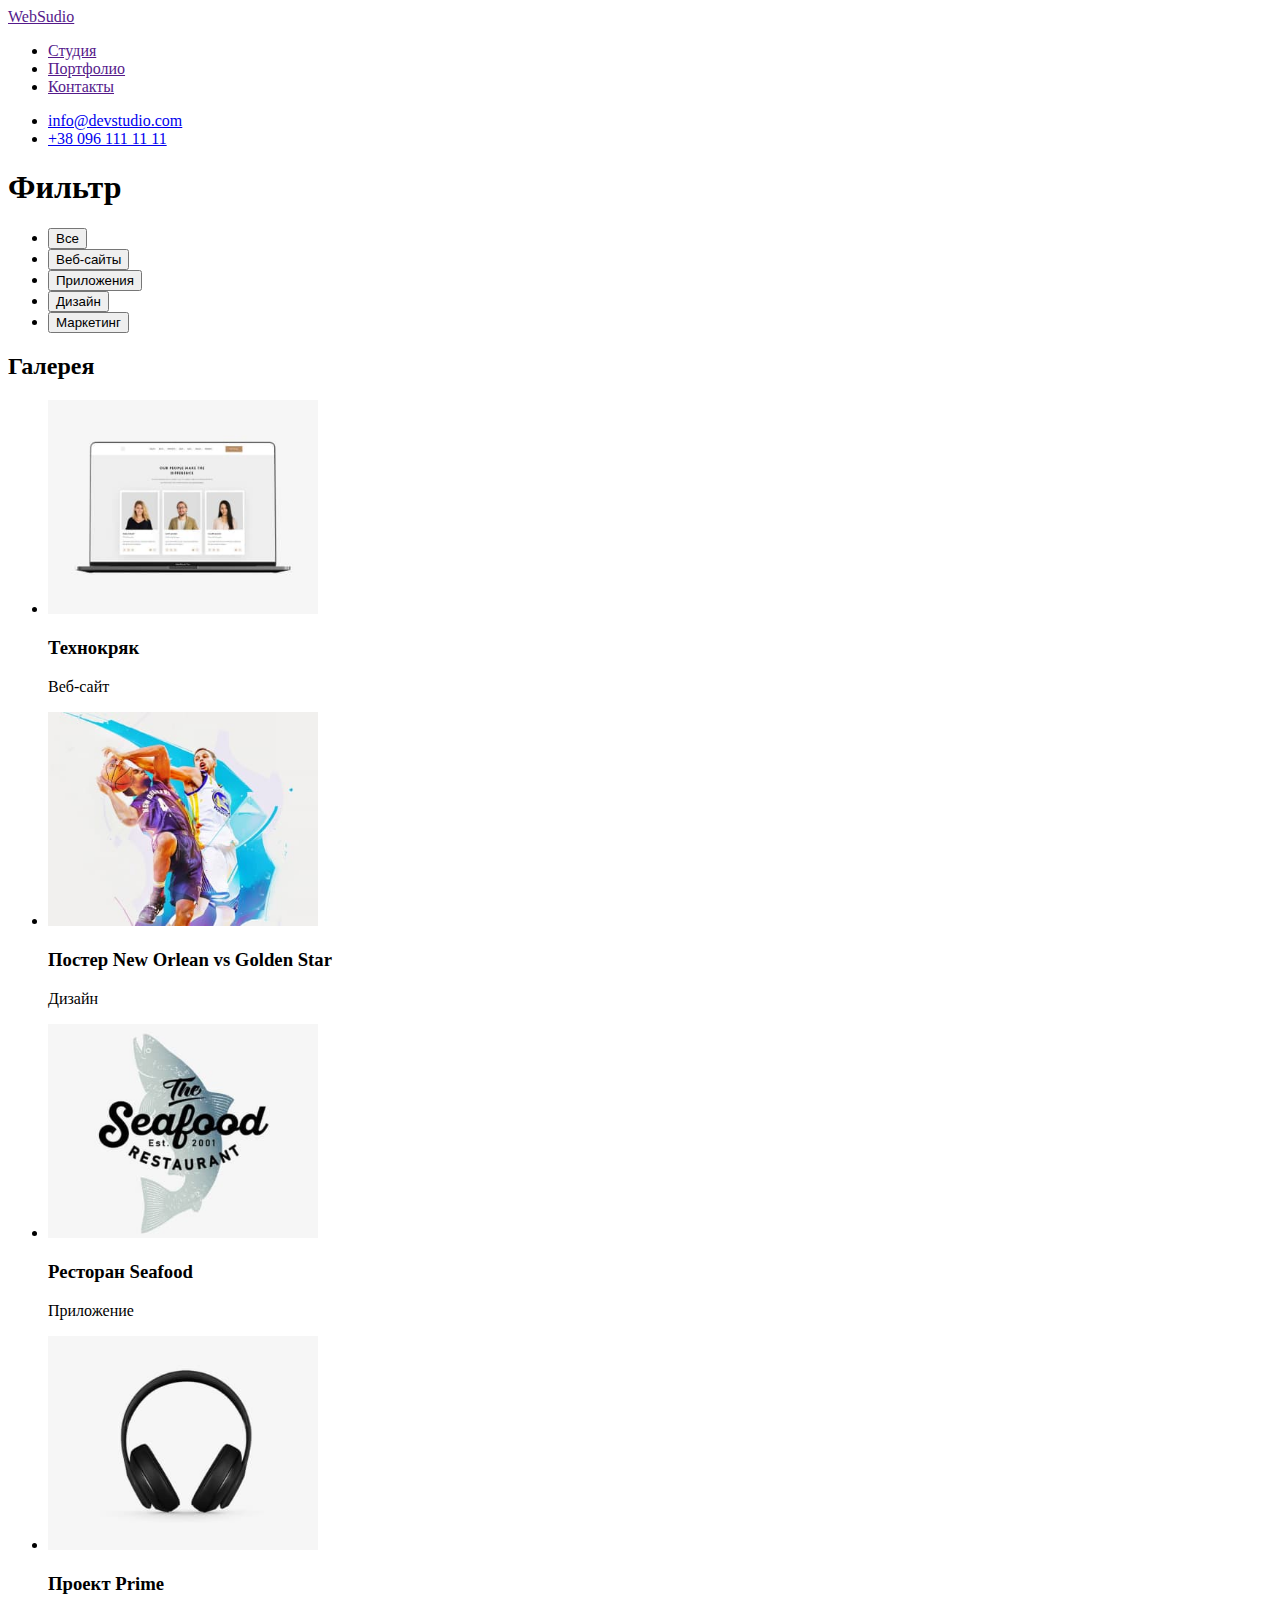
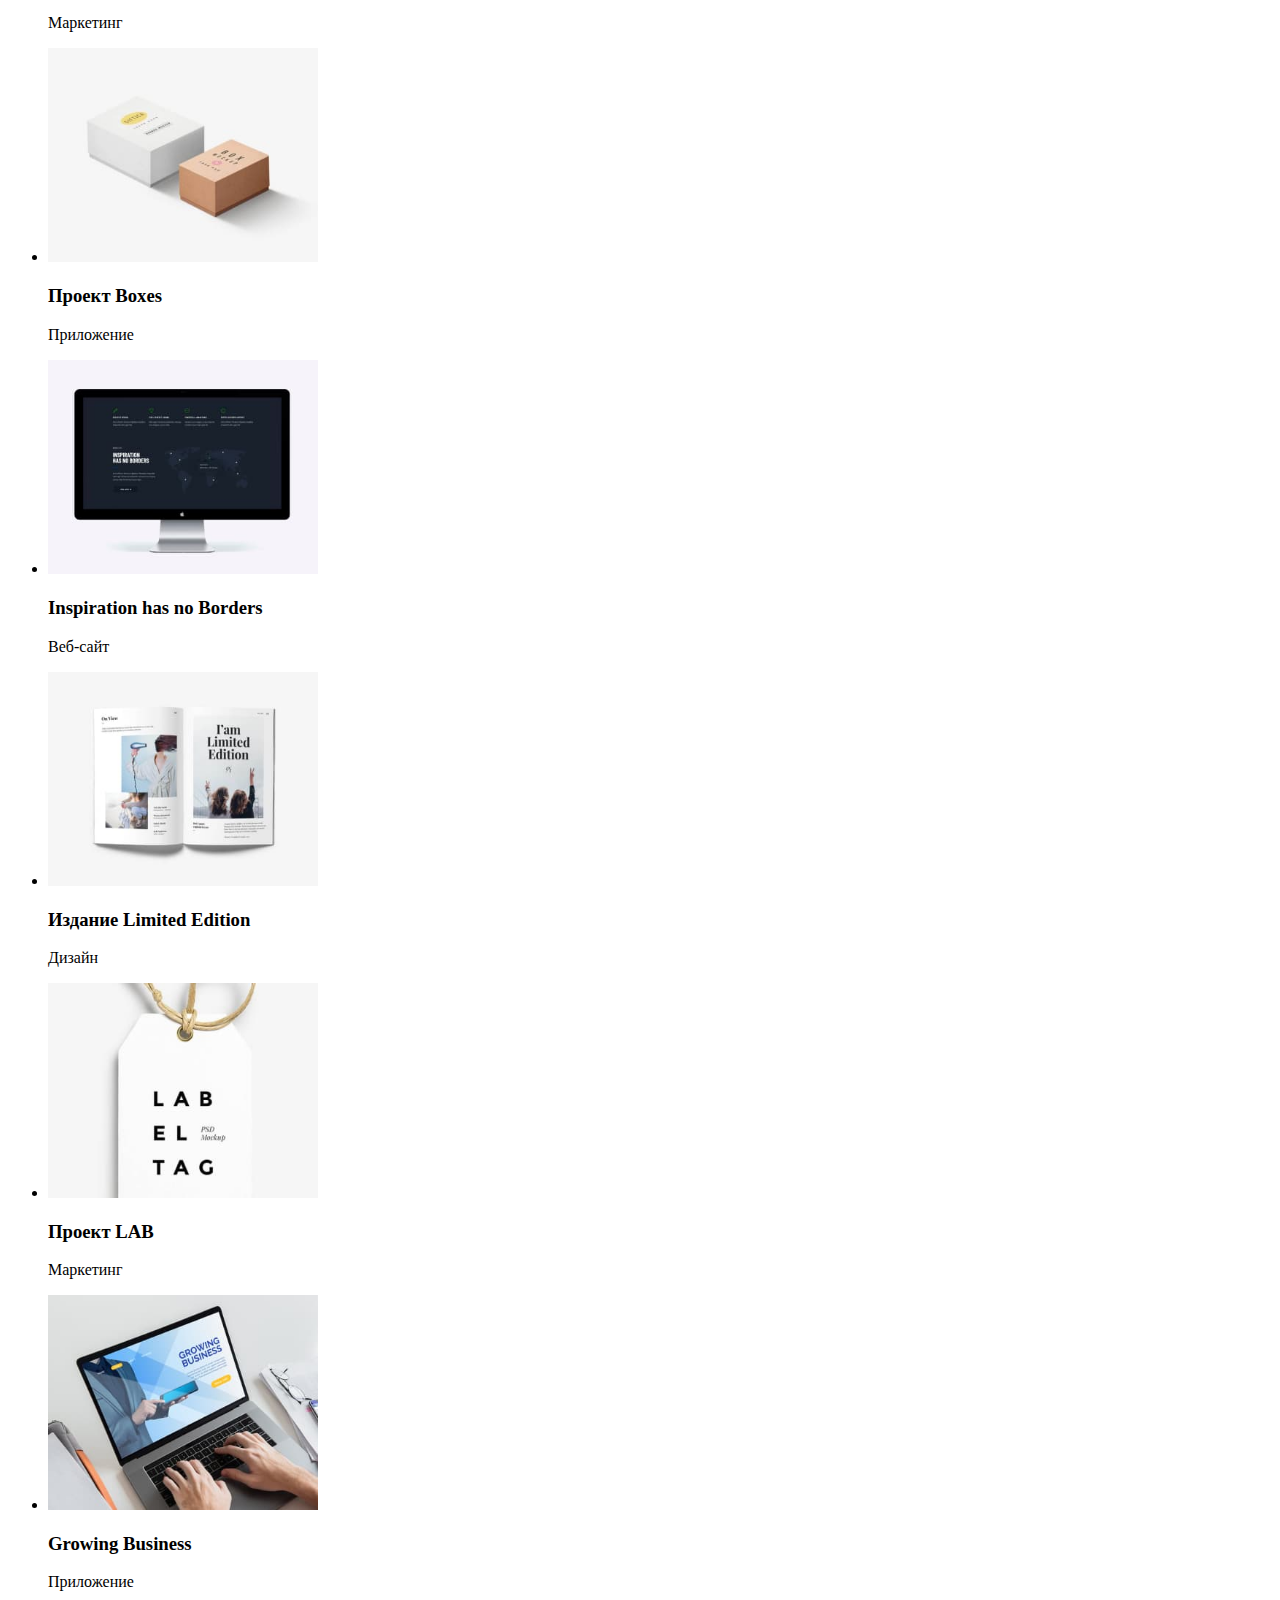
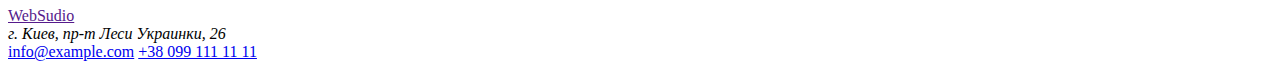
==== portfolio.html @ a8fd03c6 "created portfolio html" ====
<!DOCTYPE html>
<html lang="ru">
<head>
    <meta charset="UTF-8">
    <meta http-equiv="X-UA-Compatible" content="IE=edge">
    <meta name="viewport" content="width=device-width, initial-scale=1.0">
    <title>Document</title>
</head>
<body>
    <header>
        <nav>
        <a href="" >
            WebSudio
        </a>       
        <ul>
            <li><a href="">Студия</a></li>
            <li><a href="">Портфолио</a></li>
            <li><a href="">Контакты</a></li>
        </ul>
    </nav>
        <ul>
            <li><a href="mailto:info@devstudio.com">info@devstudio.com</a></li>
            <li><a href="tel:+380961111111">+38 096 111 11 11</a></li>
        </ul>
    </header>
    <main>
   <div>
       <!--скрытый заговоловок-->
       <h1>Фильтр</h1>
        <ul>
            <li>
                <button type="button">Все</button>
            </li>
            <li>
                <button type="button">Веб-сайты</button>
            </li>
            <li>
                <button type="button">Приложения</button>
            </li>
            <li>
                <button type="button">Дизайн</button>
            </li>
            <li>
                <button type="button">Маркетинг</button>
            </li>
        </ul>
    </div>
    
<!--GALERY-->
<!--скрытый заговоловок-->
<h2>Галерея</h2>
<section>
    <ul>
        <li>
            <img src="./images/img7.jpg" alt="Веб-сайт" width="270">
            <h3>Технокряк</h3>
            <p>Веб-сайт</p>
        </li>
        <li>
           <img src="./images/img8.jpg" alt="Дизайн" width="270"> 
           <h3>Постер New Orlean vs Golden Star</h3>
           <p>Дизайн</p>
           <li>
               <img src="./images/img9.jpg" alt="Приложение" width="270">
               <h3>Ресторан Seafood</h3>
               <p>Приложение</p>
           </li>
           <li>
            <img src="./images/img10.jpg" alt="Маркетинг" width="270">
            <h3>Проект Prime</h3>
            <p>Маркетинг</p>
        </li>
        <li>
            <img src="./images/img11.jpg" alt="Приложение" width="270">
            <h3>Проект Boxes</h3>
            <p>Приложение</p>
        </li>
        <li>
            <img src="./images/img12.jpg" alt="Веб-сайт" width="270">
            <h3>Inspiration has no Borders</h3>
            <p>Веб-сайт</p>
        </li>
        <li>
            <img src="./images/img13.jpg" alt="Дизайн" width="270">
            <h3>Издание Limited Edition</h3>
            <p>Дизайн</p>
        </li>
        <li>
            <img src="./images/img14.jpg" alt="Маркетинг" width="270">
            <h3>Проект LAB</h3>
            <p>Маркетинг</p>
        </li>
        <li>
            <img src="./images/img15.jpg" alt="Приложение" width="270">
            <h3>Growing Business</h3>
            <p>Приложение</p>
        </li>

    </ul>
</section>
</main>
<!--footer-->
<footer>
    <a href="" >
        WebSudio
    </a>     
    <address>г. Киев, пр-т Леси Украинки, 26</address> 
    <a href="mailto:info@example.com ">info@example.com</a>
    <a href="tel:+380991111111">+38 099 111 11 11</a>
</footer>
</body>
</html>
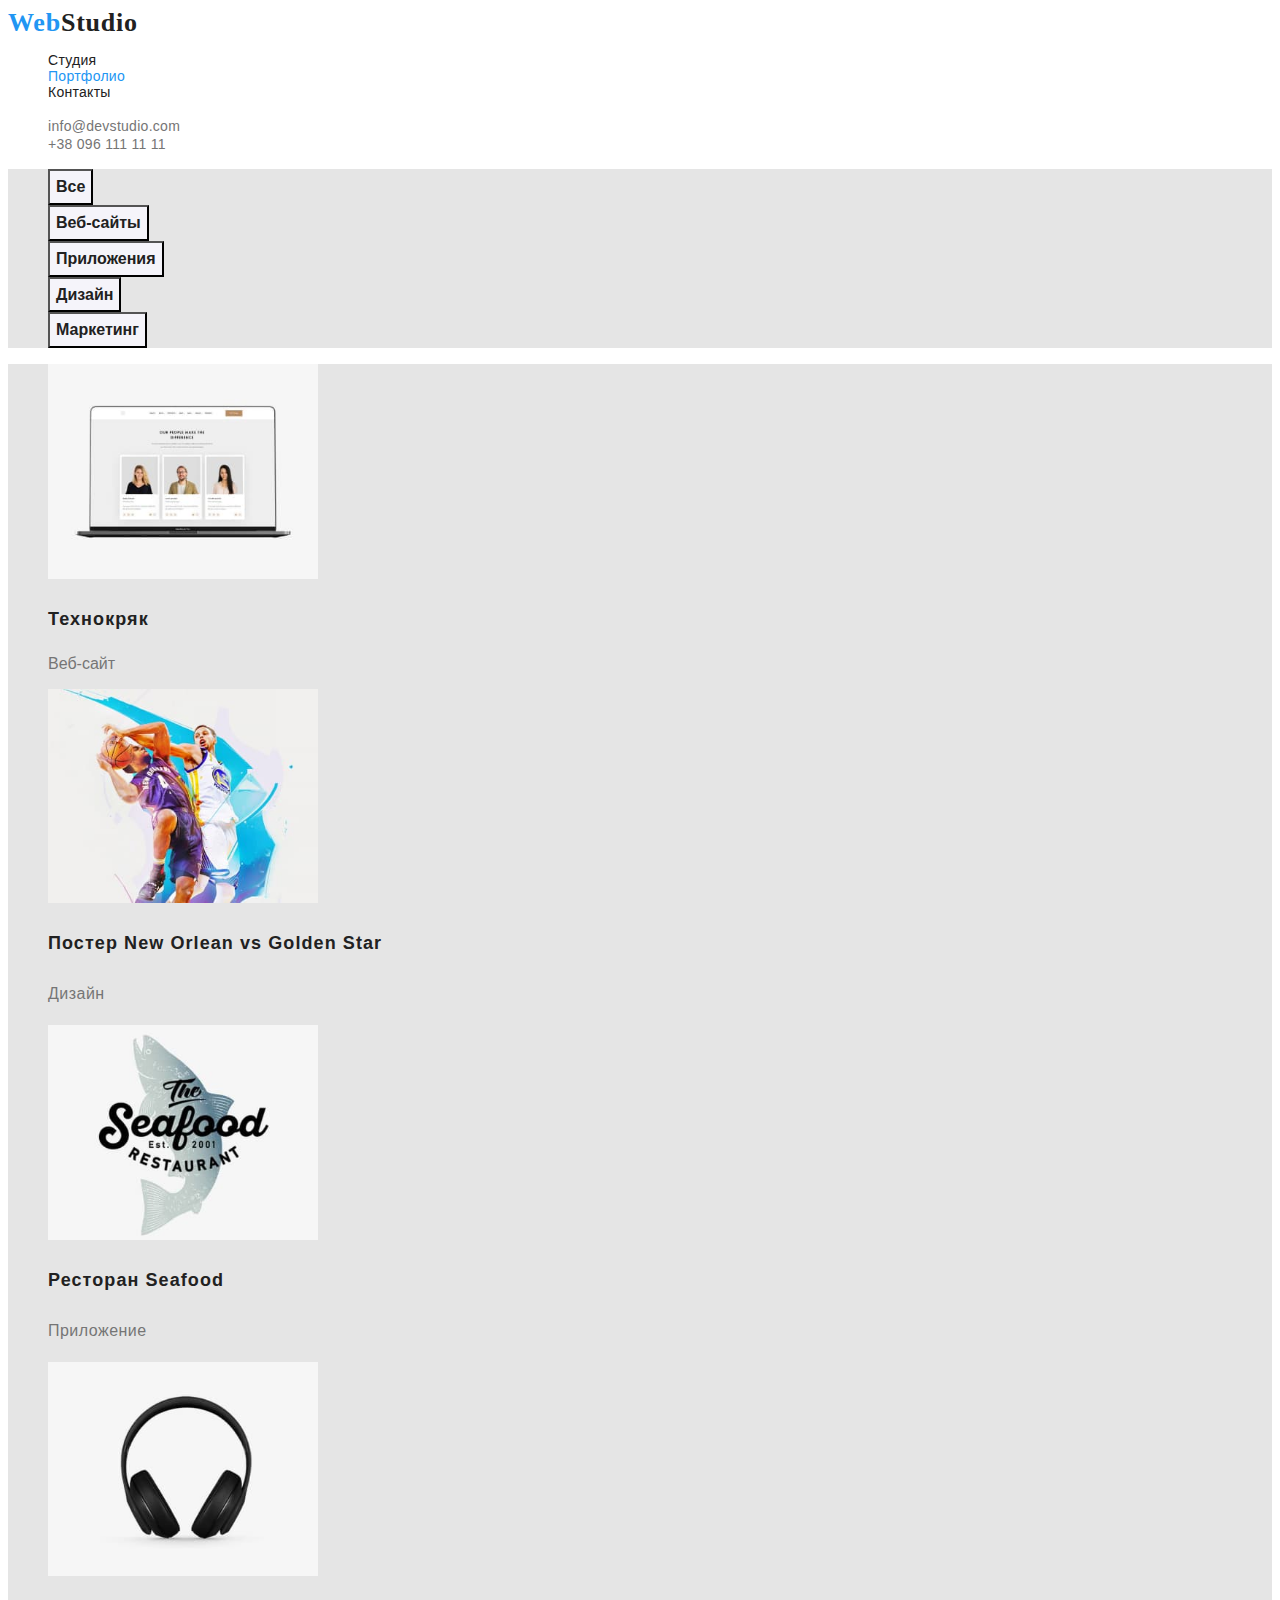
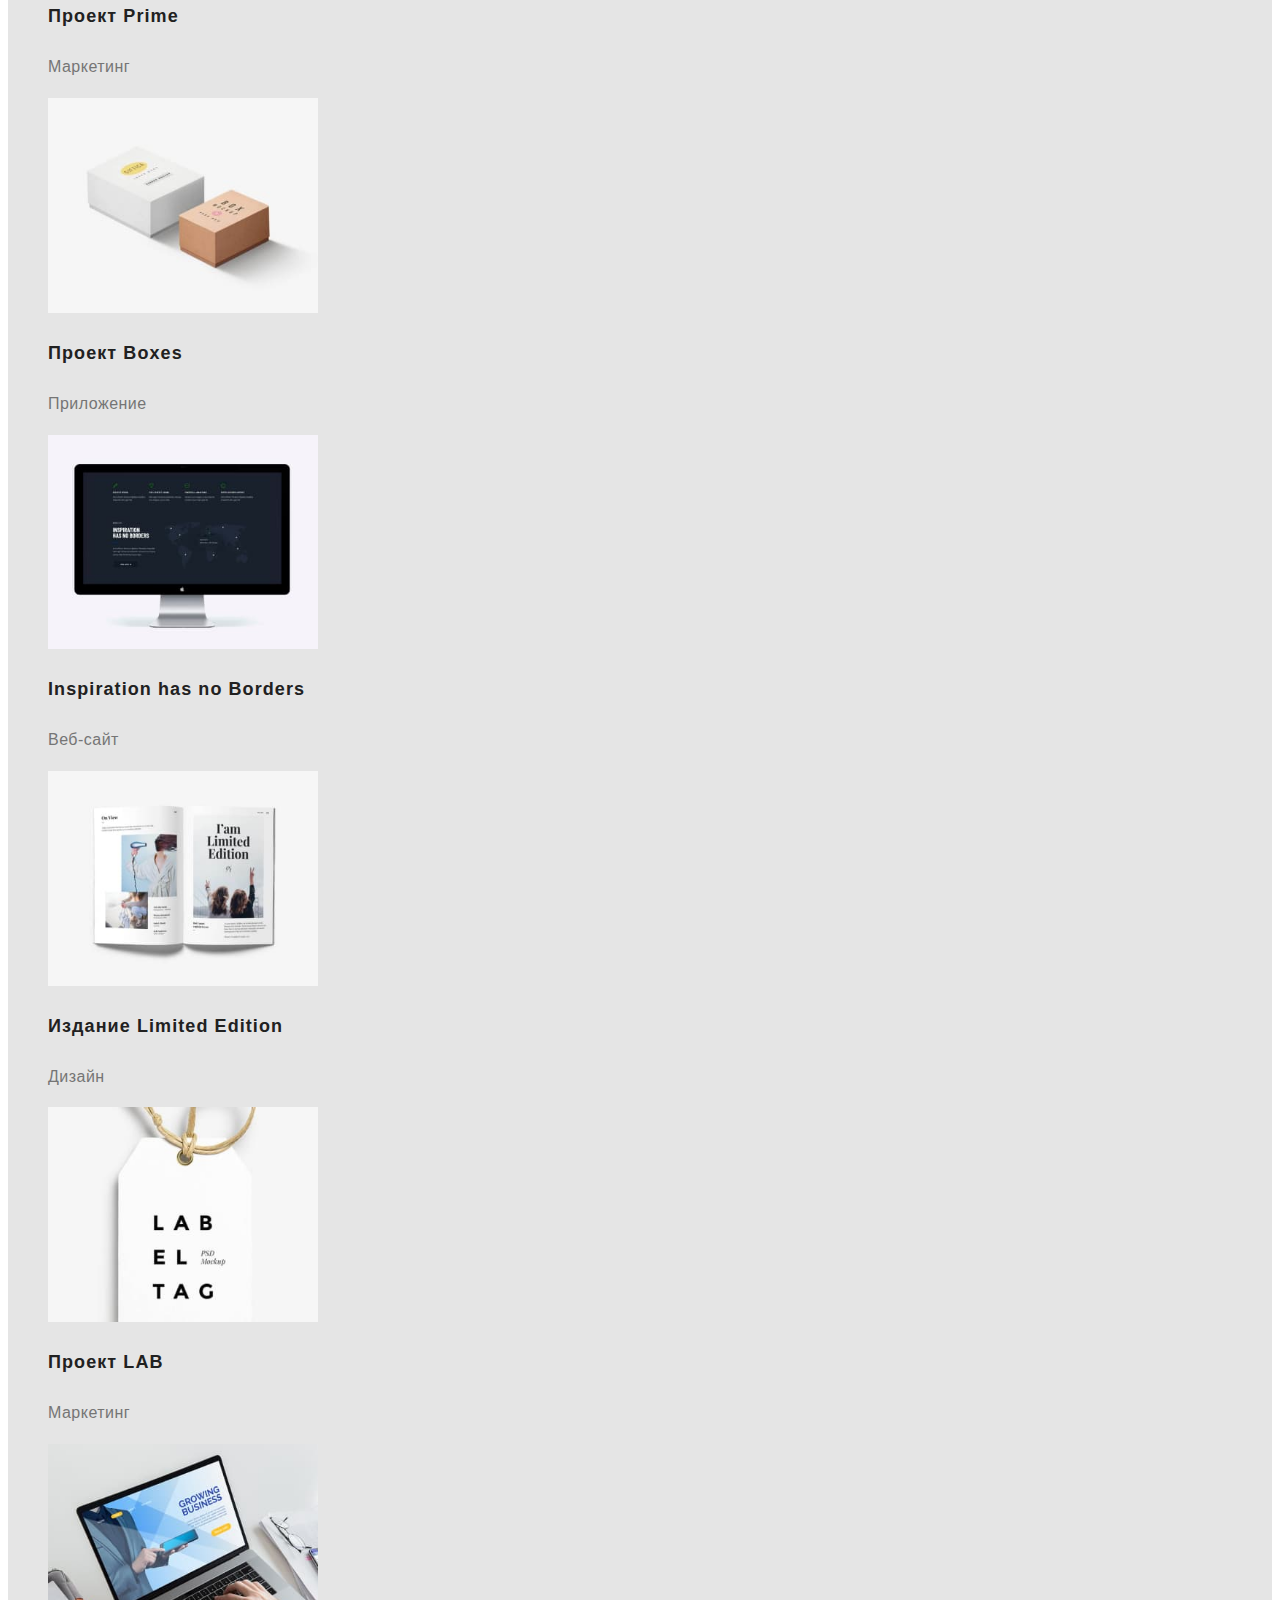
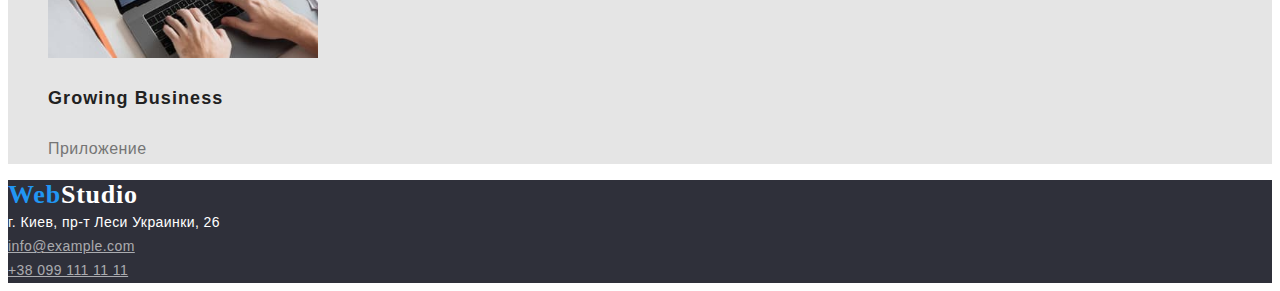
==== commit 7e269a4d: "css addded" ====
--- a/portfolio.html
+++ b/portfolio.html
@@ -5,108 +5,113 @@
     <meta http-equiv="X-UA-Compatible" content="IE=edge">
     <meta name="viewport" content="width=device-width, initial-scale=1.0">
     <title>Document</title>
+  <link rel="stylesheet" href="'https://fonts.googleapis.com/css2?family=Raleway:wght@700&family=Roboto:wght@400;500;700;900&display=swap">
+    <link rel="stylesheet" href="./css/style.css">
 </head>
 <body>
-    <header>
-        <nav>
-        <a href="" >
-            WebSudio
-        </a>       
-        <ul>
-            <li><a href="">Студия</a></li>
-            <li><a href="">Портфолио</a></li>
-            <li><a href="">Контакты</a></li>
-        </ul>
-    </nav>
-        <ul>
-            <li><a href="mailto:info@devstudio.com">info@devstudio.com</a></li>
-            <li><a href="tel:+380961111111">+38 096 111 11 11</a></li>
-        </ul>
-    </header>
+<header class="page-header">
+    <nav>
+        <span>
+    <a href="" class="logo" >
+       <span class="accent">Web</span><span class="title-color">Studio</span>
+    </a>   
+</span>    
+    <ul class="site-nav list">
+        <li><a href="./index.html" class="link ">Студия</a></li>
+        <li><a href="./portfolio.html" class="link current">Портфолио</a></li>
+        <li><a href="" class="link">Контакты</a></li>
+    </ul>
+</nav>
+    <ul class="contact list">
+        <li><a href="mailto:info@devstudio.com" >info@devstudio.com</a></li>
+        <li><a href="tel:+380961111111">+38 096 111 11 11</a></li>
+    </ul>
+</header>  
     <main>
    <div>
        <!--скрытый заговоловок-->
-       <h1>Фильтр</h1>
-        <ul>
-            <li>
-                <button type="button">Все</button>
+       <h1 hidden>Фильтр</h1>
+        <ul class="button-primary">
+            <li class="button-list">
+                <button type="button" class="button secondary">Все</button>
             </li>
-            <li>
-                <button type="button">Веб-сайты</button>
+            <li class="button-list">
+                <button type="button" class="button secondary">Веб-сайты</button>
             </li>
-            <li>
-                <button type="button">Приложения</button>
+            <li class="button-list">
+                <button type="button" class="button secondary">Приложения</button>
             </li>
-            <li>
-                <button type="button">Дизайн</button>
+            <li class="button-list">
+                <button type="button" class="button secondary">Дизайн</button>
             </li>
-            <li>
-                <button type="button">Маркетинг</button>
+            <li class="button-list">
+                <button type="button" class="button secondary">Маркетинг</button>
             </li>
         </ul>
     </div>
     
 <!--GALERY-->
 <!--скрытый заговоловок-->
-<h2>Галерея</h2>
-<section>
+<h2 hidden>Галерея</h2>
+<section class="gallery">  
     <ul>
-        <li>
+        <li class="gallery list">
             <img src="./images/img7.jpg" alt="Веб-сайт" width="270">
-            <h3>Технокряк</h3>
+            <h3 class="gallery-title">Технокряк</h3>
             <p>Веб-сайт</p>
         </li>
-        <li>
+        <li class="galery list">
            <img src="./images/img8.jpg" alt="Дизайн" width="270"> 
-           <h3>Постер New Orlean vs Golden Star</h3>
-           <p>Дизайн</p>
-           <li>
+           <h3 class="gallery-title">Постер New Orlean vs Golden Star</h3>
+           <p class="gallery-text">Дизайн</p>
+           <li class="galery list">
                <img src="./images/img9.jpg" alt="Приложение" width="270">
-               <h3>Ресторан Seafood</h3>
-               <p>Приложение</p>
+               <h3 class="gallery-title">Ресторан Seafood</h3>
+               <p class="gallery-text">Приложение</p>
            </li>
-           <li>
+           <li class="galery list">
             <img src="./images/img10.jpg" alt="Маркетинг" width="270">
-            <h3>Проект Prime</h3>
-            <p>Маркетинг</p>
+            <h3 class="gallery-title">Проект Prime</h3>
+            <p class="gallery-text">Маркетинг</p>
         </li>
-        <li>
+        <li class="galery list">
             <img src="./images/img11.jpg" alt="Приложение" width="270">
-            <h3>Проект Boxes</h3>
-            <p>Приложение</p>
+            <h3 class="gallery-title">Проект Boxes</h3>
+            <p class="gallery-text">Приложение</p>
         </li>
-        <li>
+        <li class="galery list">
             <img src="./images/img12.jpg" alt="Веб-сайт" width="270">
-            <h3>Inspiration has no Borders</h3>
-            <p>Веб-сайт</p>
+            <h3 class="gallery-title">Inspiration has no Borders</h3>
+            <p class="gallery-text">Веб-сайт</p>
         </li>
-        <li>
+        <li class="galery list">
             <img src="./images/img13.jpg" alt="Дизайн" width="270">
-            <h3>Издание Limited Edition</h3>
-            <p>Дизайн</p>
+            <h3 class="gallery-title">Издание Limited Edition</h3>
+            <p class="gallery-text">Дизайн</p>
         </li>
-        <li>
+        <li class="galery list">
             <img src="./images/img14.jpg" alt="Маркетинг" width="270">
-            <h3>Проект LAB</h3>
-            <p>Маркетинг</p>
+            <h3 class="gallery-title">Проект LAB</h3>
+            <p class="gallery-text">Маркетинг</p>
         </li>
-        <li>
+        <li class="galery list">
             <img src="./images/img15.jpg" alt="Приложение" width="270">
-            <h3>Growing Business</h3>
-            <p>Приложение</p>
+            <h3 class="gallery-title">Growing Business</h3>
+            <p class="gallery-text">Приложение</p>
         </li>
 
     </ul>
 </section>
 </main>
 <!--footer-->
-<footer>
-    <a href="" >
-        WebSudio
-    </a>     
-    <address>г. Киев, пр-т Леси Украинки, 26</address> 
-    <a href="mailto:info@example.com ">info@example.com</a>
-    <a href="tel:+380991111111">+38 099 111 11 11</a>
+<footer  class="footer">
+    <span>
+        <a href="" class="logo" >
+           <span class="accent">Web</span><span class="white-color">Studio</span>
+        </a>       
+    <address class="address">г. Киев, пр-т Леси Украинки, 26</address> 
+    <a href="mailto:info@example.com " class="contact-footer">info@example.com</a></br>
+    <a href="tel:+380991111111" class="contact-footer">+38 099 111 11 11</a>
 </footer>
 </body>
 </html>--- a/css/style.css
+++ b/css/style.css
@@ -0,0 +1,215 @@
+/* цвет основного текста #757575 */
+/* цвет вторичного текста #212121;*/
+/* акцент #2196F3;*/
+/* белый : #FFFFFF;*/
+
+/* background header #FFFFFF */
+/* background hero  #F5F4FA; */
+/* background section 2 #E5E5E5; */
+/* background Наша команда #F5F4FA; */
+/* background footer #2F303A;*/
+/* backgroung button #F5F4FA */
+ :root{
+     --primary-text-color:#757575;
+     --secondary-text-color:#F5F4FA;
+     --title-color: #212121;
+     --accent-color:#2196F3;
+     --white-color: #FFFFFF;
+     --background-buttom-color: #F5F4FA;
+     --background-footer: #2F303A;
+ }
+
+
+body {
+    color: var(--primary-text-color); 
+    font-family: Roboto, sans-serif; 
+    background-color: var(--white-color);
+   
+}
+.list {
+    list-style: none;
+}
+/* logo */
+.logo{
+     font-family: Raleway;
+     font-weight: 700;
+     font-size: 26px;
+     line-height: 1.19;
+     letter-spacing: 0.03em;
+     text-decoration: none;
+}
+ .accent{
+    color:var(--accent-color);
+} 
+.title-color{
+    color: var(--title-color);
+}
+
+/* site-nav */
+.site-nav{
+    font-weight: 500;
+    font-size: 14px;
+    line-height: 1.14;
+    letter-spacing: 0.02em;
+}
+.site-nav .link{
+    color: var(--title-color) ;
+    text-decoration: none;
+}
+.site-nav .link:hover,
+ .site-nav .link:focus{
+    color:var(--accent-color) ;
+}
+.site-nav .link.current{
+    color: var(--accent-color);
+}
+.contact a{
+    color:var(--primary-text-color);
+    font-weight: 500;
+    font-size: 14px;
+    line-height:1.14;
+    letter-spacing: 0.02em;
+    text-decoration: none;
+}
+.contact a:hover, 
+.contact a:focus{
+    color:var(--accent-color);
+}
+/* hero block */
+.hero{
+    background-color: #2F303A;
+}
+.hero-title{
+    color: var(--white-color) ;
+    font-weight: 900;
+    font-size: 44px;
+    line-height: 1.36;
+    text-align: center;
+}
+/* section */
+.section {
+    background-color: #E5E5E5;
+    list-style: none;
+    list-style-type: none;
+    
+}
+.section-title {
+    color: var(--title-color);
+    font-weight: 700;
+    font-size: 14px;
+    line-height: 1.14;
+    letter-spacing: 0.03em;
+    text-transform: uppercase;
+    
+}
+.section-text{
+    font-weight: 400;
+    font-size: 14px;
+    line-height: 1.71;
+    letter-spacing: 0.03em;
+}
+
+/* Чем мы занимаемся */
+.about{
+    background-color: #E5E5E5;
+}
+.about-title{
+    color: var(--title-color);
+    font-weight: 700;
+    font-size: 36px;
+    line-height: 1.16;
+    text-align: center;
+    letter-spacing: 0.03em;
+}
+/* team */
+.team{
+    background-color:#F5F4FA;
+
+}
+.team-name{
+    color: var(--title-color);
+    font-weight: 700;
+    font-size: 36px;
+    line-height: 1.16;
+    text-align: center;
+    letter-spacing: 0.03em;
+}
+.team-photo{
+    list-style-type: none;
+}
+.team-title {
+    color: var(--title-color);
+   font-weight: 500;
+   font-size: 16px;
+   line-height: 1.18;
+   text-align: center;
+   letter-spacing: 0.03em;
+}
+.team-text{
+    font-size: 16px;
+    line-height: 1.18;
+    text-align: center;
+    letter-spacing: 0.03em;
+}
+/* button */
+.button {
+    color: var(--white-color);
+    background-color: var(--accent-color);
+   font-weight: 700;
+   font-size: 16px;
+   line-height:1.87;
+}
+.button-primary button:hover,
+.button-primary button:focus{
+    color: var(--white-color);
+    background-color: var(--accent-color);
+}
+.button.secondary {
+    color: var(--title-color);
+    background-color: var(--background-buttom-color);
+}
+.button-list{
+    list-style-type: none;
+}
+.button-primary{
+    background-color:#E5E5E5;
+}
+
+/* galery */
+.gallery {
+    background-color:#E5E5E5;
+}
+.gallery-title{
+    color: var(--title-color);
+    font-weight: 700;
+    font-size: 18px;
+    line-height: 2;
+    letter-spacing: 0.06em;
+}
+.gallery-text {
+    color: var(--primary-text-color);
+    font-size: 16px;
+    line-height: 1.87;
+    letter-spacing: 0.03em;
+}
+
+/* footer */
+.footer{
+    background-color: var(--background-footer);
+}
+.white-color{
+    color: var(--white-color);
+}
+.address{
+    color: var(--white-color);
+    font-style: normal;
+    font-size: 14px;
+    line-height: 1.71;
+    letter-spacing: 0.03em;
+}
+.contact-footer{
+    color: rgba(255, 255, 255, 0.6);  
+    font-size: 14px;
+    line-height: 1.71;
+    letter-spacing: 0.03em;
+}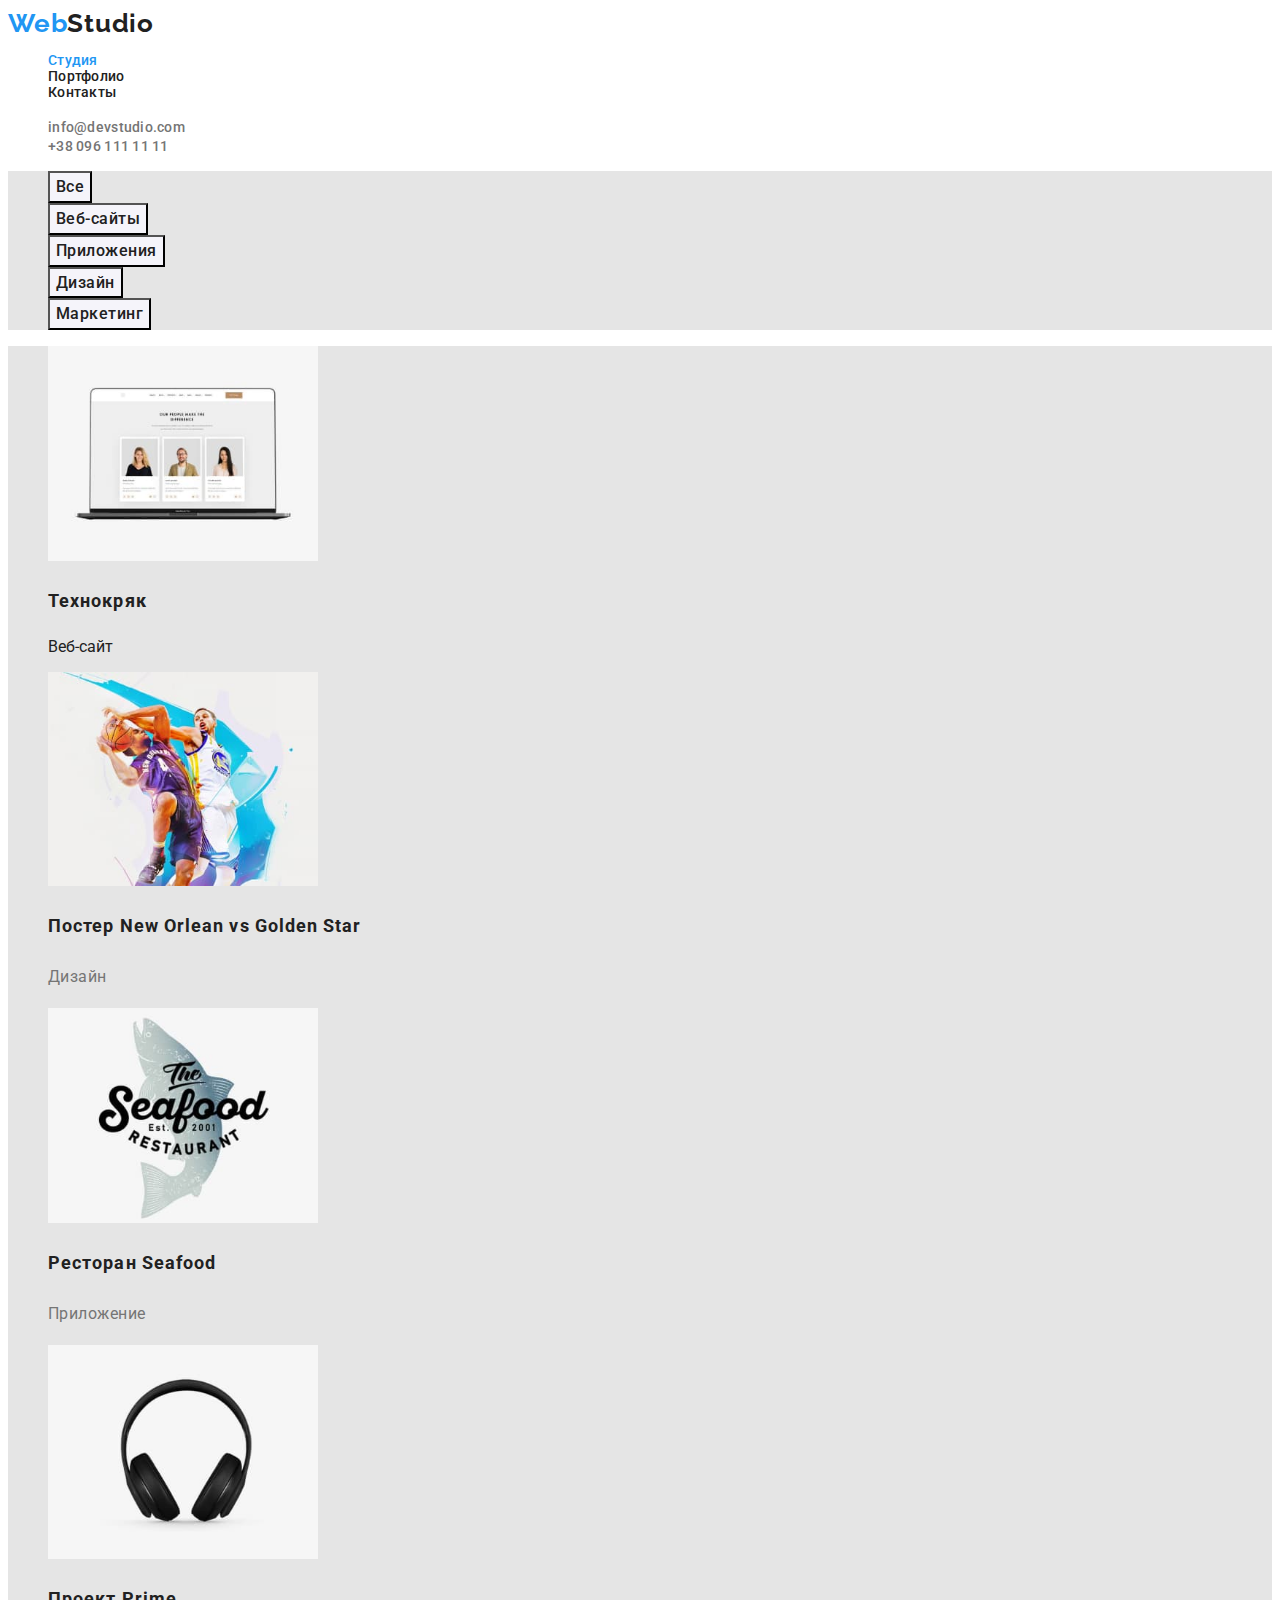
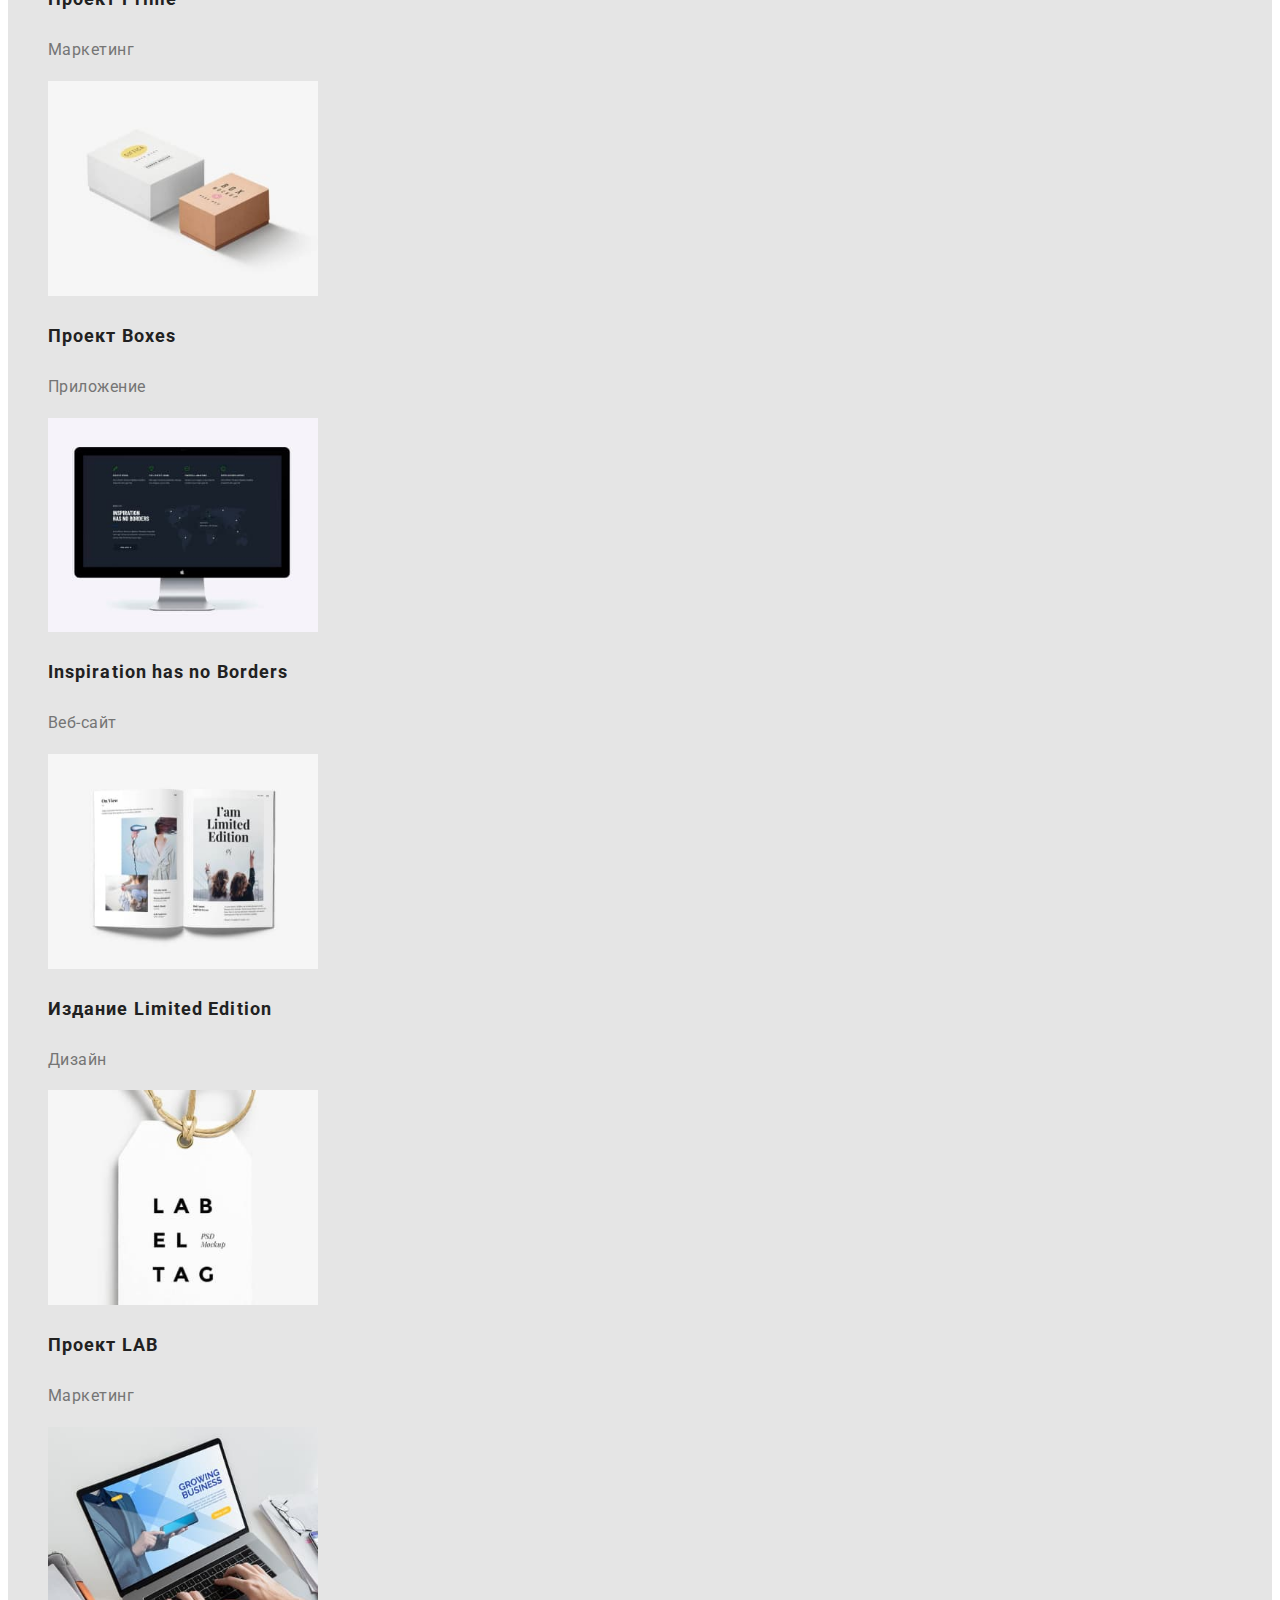
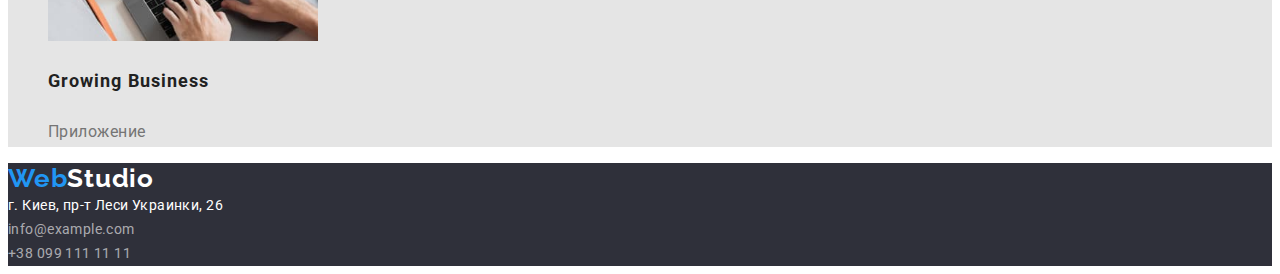
==== commit 9f414ef4: "updated google fonts" ====
--- a/portfolio.html
+++ b/portfolio.html
@@ -5,7 +5,7 @@
     <meta http-equiv="X-UA-Compatible" content="IE=edge">
     <meta name="viewport" content="width=device-width, initial-scale=1.0">
     <title>Document</title>
-  <link rel="stylesheet" href="'https://fonts.googleapis.com/css2?family=Raleway:wght@700&family=Roboto:wght@400;500;700;900&display=swap">
+    <link href="https://fonts.googleapis.com/css2?family=Raleway:wght@700&family=Roboto:wght@400;500;700;900&display=swap" rel="stylesheet">
     <link rel="stylesheet" href="./css/style.css">
 </head>
 <body>
@@ -17,8 +17,8 @@
     </a>   
 </span>    
     <ul class="site-nav list">
-        <li><a href="./index.html" class="link ">Студия</a></li>
-        <li><a href="./portfolio.html" class="link current">Портфолио</a></li>
+        <li><a href="./index.html" class="link current">Студия</a></li>
+        <li><a href="./portfolio.html" class="link">Портфолио</a></li>
         <li><a href="" class="link">Контакты</a></li>
     </ul>
 </nav>
@@ -33,7 +33,7 @@
        <h1 hidden>Фильтр</h1>
         <ul class="button-primary">
             <li class="button-list">
-                <button type="button" class="button secondary">Все</button>
+                <button type="button" class="button secondary ">Все</button>
             </li>
             <li class="button-list">
                 <button type="button" class="button secondary">Веб-сайты</button>
--- a/css/style.css
+++ b/css/style.css
@@ -108,7 +108,9 @@
     line-height: 1.71;
     letter-spacing: 0.03em;
 }
-
+.section-list{
+    list-style-type: none;
+}
 /* Чем мы занимаемся */
 .about{
     background-color: #E5E5E5;
@@ -163,27 +165,37 @@
 .button-primary button:focus{
     color: var(--white-color);
     background-color: var(--accent-color);
+
 }
 .button.secondary {
     color: var(--title-color);
     background-color: var(--background-buttom-color);
+    font-family: Roboto;
+    font-weight: 500;
+    font-size: 16px;
+    line-height: 1.62;
+    text-align: center;
+    letter-spacing: 0.03em;
+}
 }
 .button-list{
     list-style-type: none;
 }
 .button-primary{
     background-color:#E5E5E5;
+    list-style-type: none;
 }
 
 /* galery */
 .gallery {
     background-color:#E5E5E5;
+    color: var(--title-color);
+
 }
 .gallery-title{
-    color: var(--title-color);
     font-weight: 700;
     font-size: 18px;
-    line-height: 2;
+    line-height: 2.0;
     letter-spacing: 0.06em;
 }
 .gallery-text {
@@ -212,4 +224,5 @@
     font-size: 14px;
     line-height: 1.71;
     letter-spacing: 0.03em;
+    text-decoration: none;
 }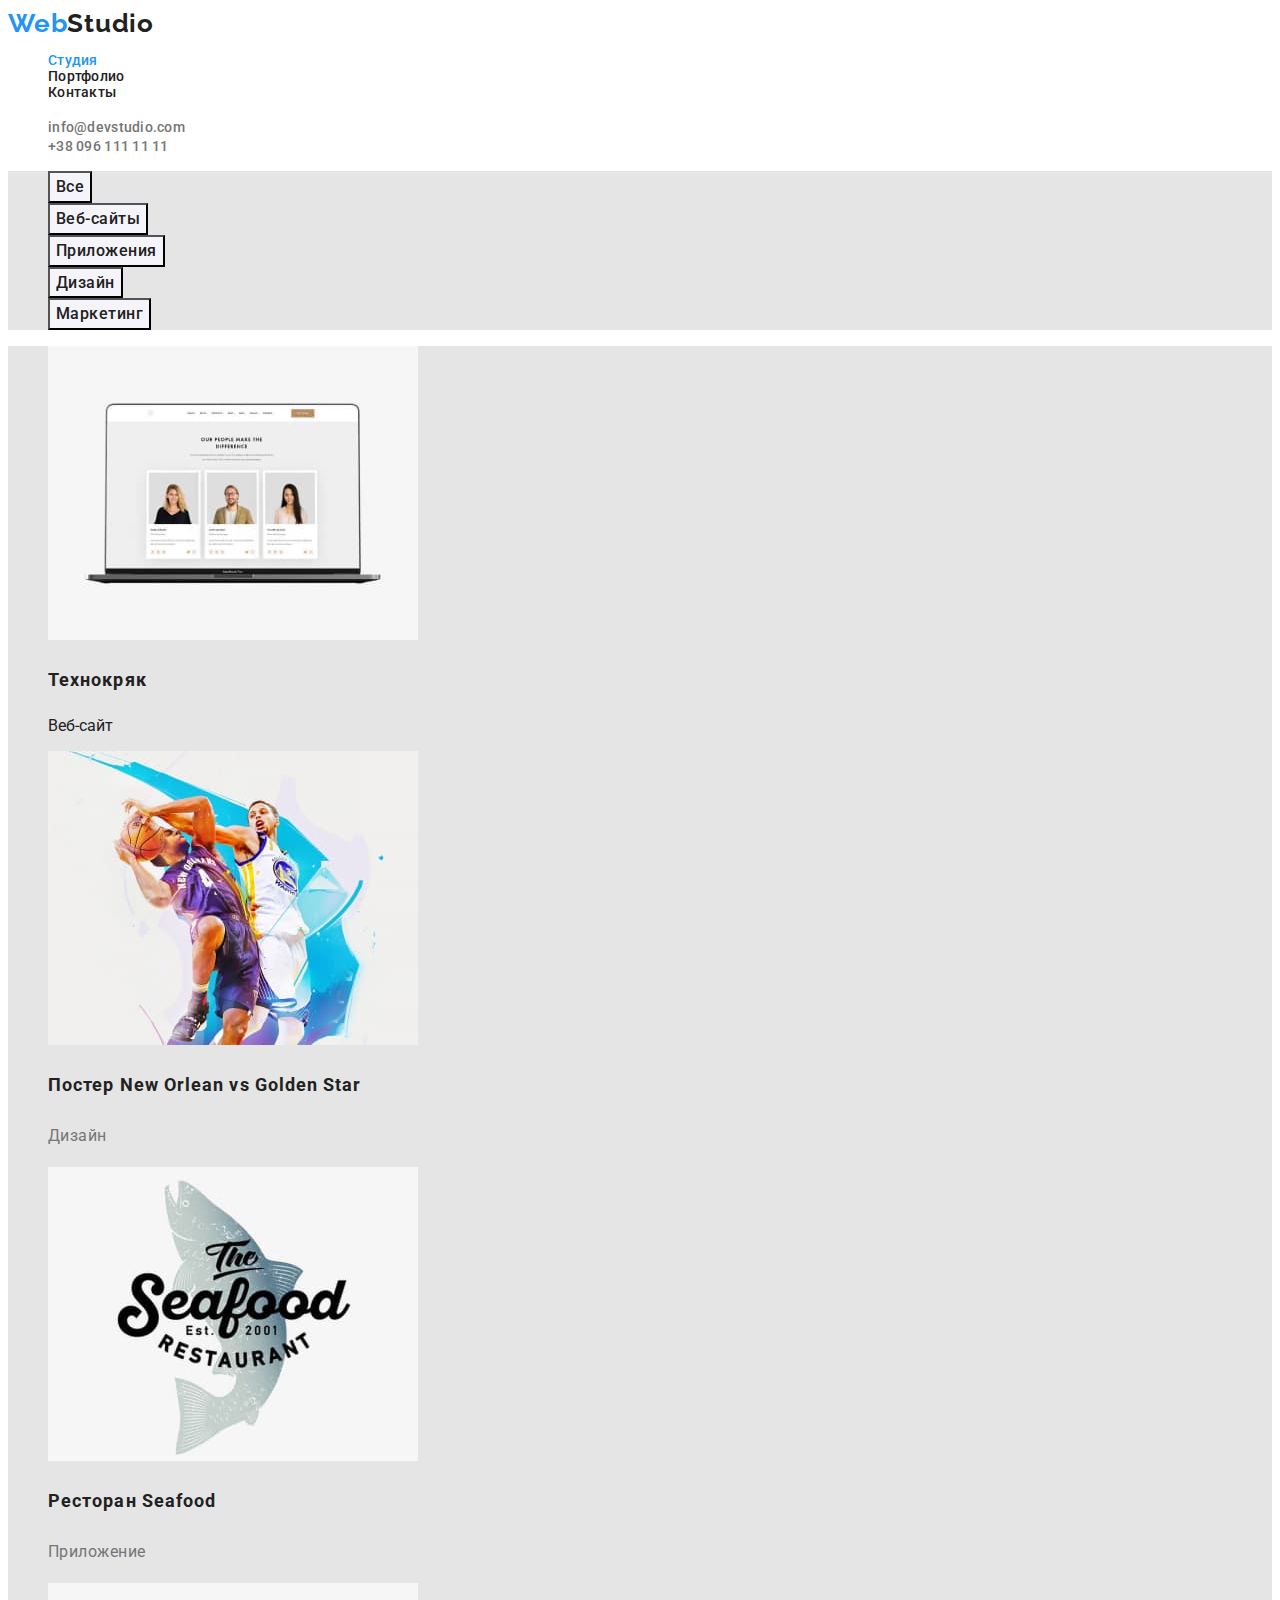
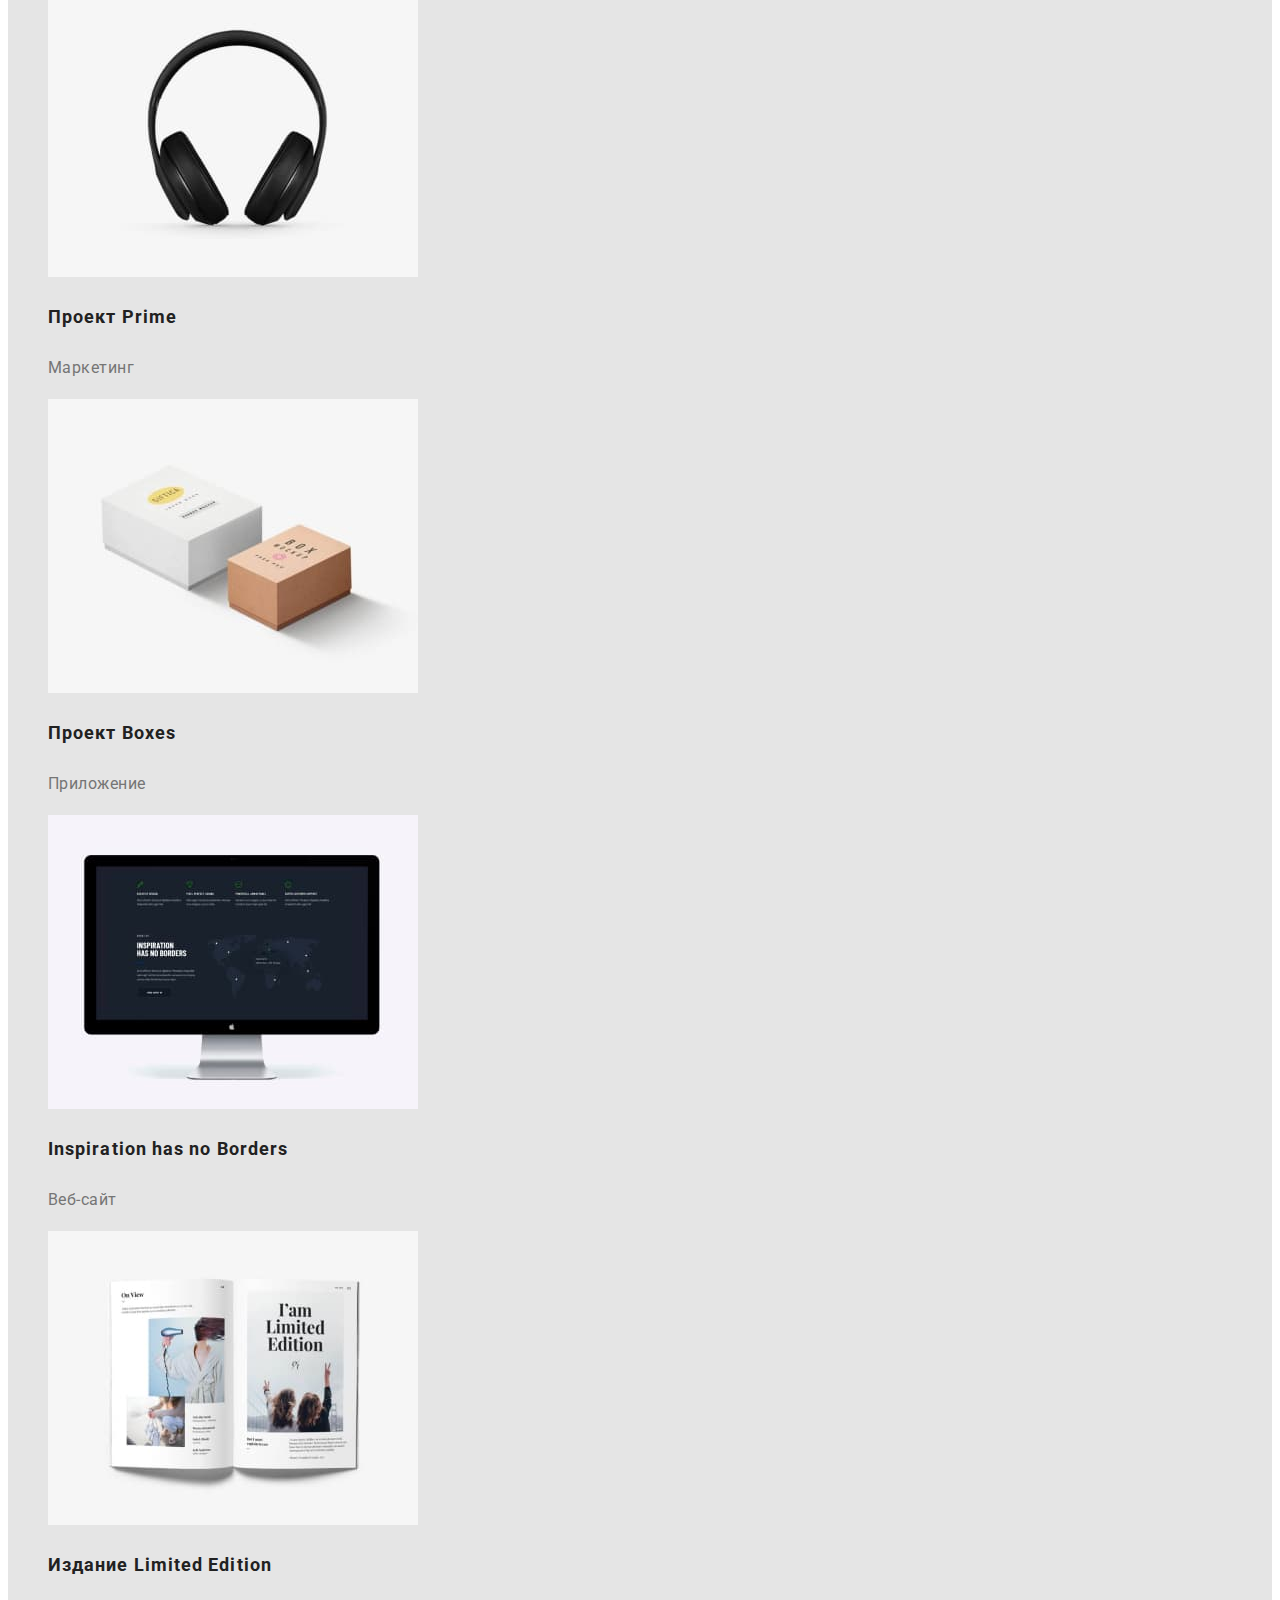
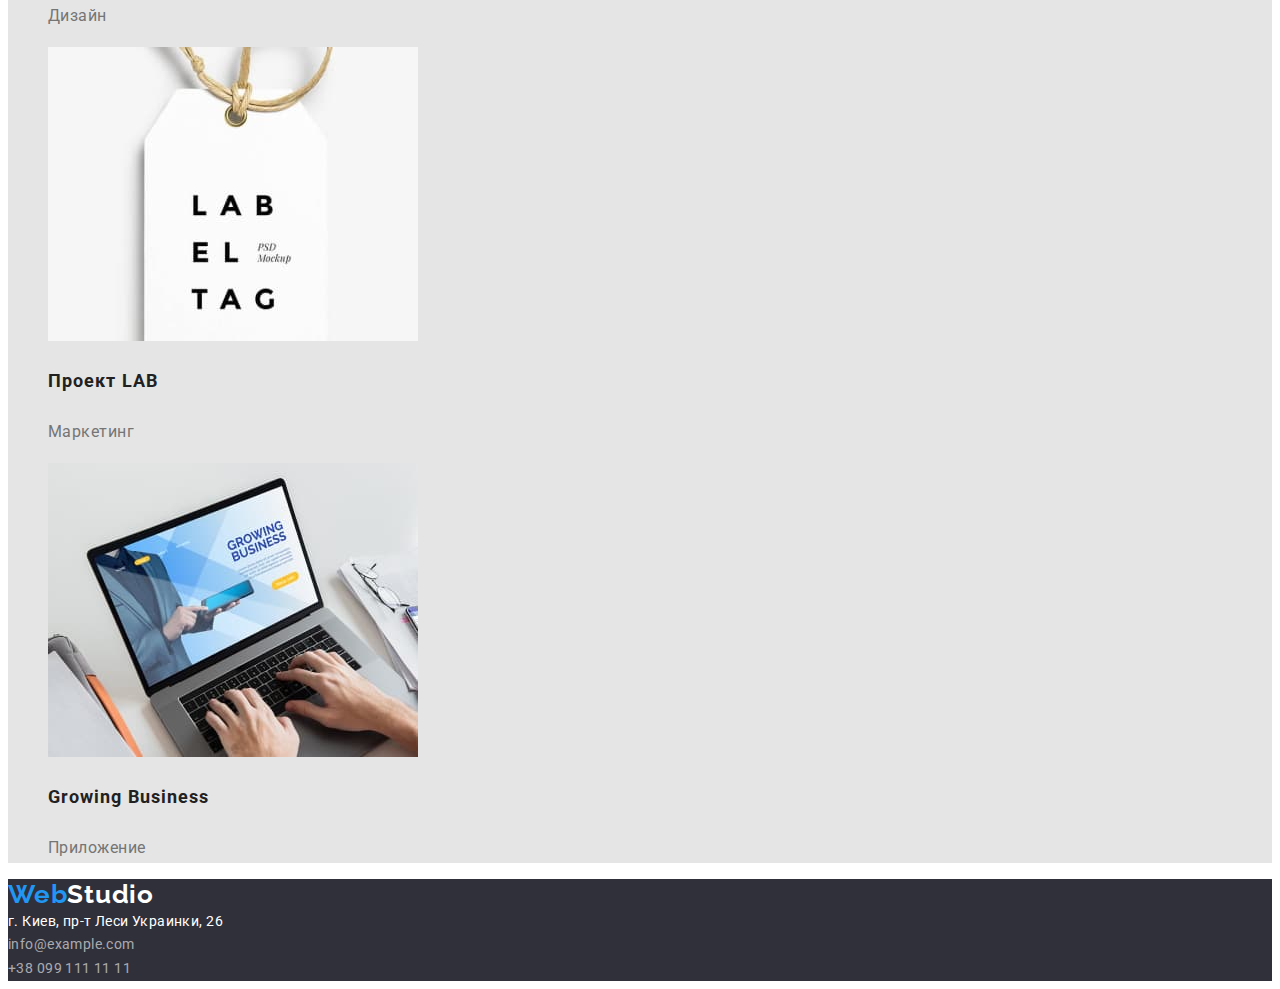
==== commit 10ba3552: "added changes" ====
--- a/portfolio.html
+++ b/portfolio.html
@@ -28,7 +28,7 @@
     </ul>
 </header>  
     <main>
-   <div>
+   <section>
        <!--скрытый заговоловок-->
        <h1 hidden>Фильтр</h1>
         <ul class="button-primary">
@@ -48,54 +48,52 @@
                 <button type="button" class="button secondary">Маркетинг</button>
             </li>
         </ul>
-    </div>
     
 <!--GALERY-->
 <!--скрытый заговоловок-->
-<h2 hidden>Галерея</h2>
-<section class="gallery">  
-    <ul>
+<h2 hidden>Галерея</h2> 
+    <ul  class="gallery">
         <li class="gallery list">
-            <img src="./images/img7.jpg" alt="Веб-сайт" width="270">
+            <img src="./images/img7.jpg" alt="Веб-сайт" width="370">
             <h3 class="gallery-title">Технокряк</h3>
             <p>Веб-сайт</p>
         </li>
         <li class="galery list">
-           <img src="./images/img8.jpg" alt="Дизайн" width="270"> 
+           <img src="./images/img8.jpg" alt="Дизайн" width="370"> 
            <h3 class="gallery-title">Постер New Orlean vs Golden Star</h3>
            <p class="gallery-text">Дизайн</p>
            <li class="galery list">
-               <img src="./images/img9.jpg" alt="Приложение" width="270">
+               <img src="./images/img9.jpg" alt="Приложение" width="370">
                <h3 class="gallery-title">Ресторан Seafood</h3>
                <p class="gallery-text">Приложение</p>
            </li>
            <li class="galery list">
-            <img src="./images/img10.jpg" alt="Маркетинг" width="270">
+            <img src="./images/img10.jpg" alt="Маркетинг" width="370">
             <h3 class="gallery-title">Проект Prime</h3>
             <p class="gallery-text">Маркетинг</p>
         </li>
         <li class="galery list">
-            <img src="./images/img11.jpg" alt="Приложение" width="270">
+            <img src="./images/img11.jpg" alt="Приложение" width="370">
             <h3 class="gallery-title">Проект Boxes</h3>
             <p class="gallery-text">Приложение</p>
         </li>
         <li class="galery list">
-            <img src="./images/img12.jpg" alt="Веб-сайт" width="270">
+            <img src="./images/img12.jpg" alt="Веб-сайт" width="370">
             <h3 class="gallery-title">Inspiration has no Borders</h3>
             <p class="gallery-text">Веб-сайт</p>
         </li>
         <li class="galery list">
-            <img src="./images/img13.jpg" alt="Дизайн" width="270">
+            <img src="./images/img13.jpg" alt="Дизайн" width="370">
             <h3 class="gallery-title">Издание Limited Edition</h3>
             <p class="gallery-text">Дизайн</p>
         </li>
         <li class="galery list">
-            <img src="./images/img14.jpg" alt="Маркетинг" width="270">
+            <img src="./images/img14.jpg" alt="Маркетинг" width="370">
             <h3 class="gallery-title">Проект LAB</h3>
             <p class="gallery-text">Маркетинг</p>
         </li>
         <li class="galery list">
-            <img src="./images/img15.jpg" alt="Приложение" width="270">
+            <img src="./images/img15.jpg" alt="Приложение" width="370">
             <h3 class="gallery-title">Growing Business</h3>
             <p class="gallery-text">Приложение</p>
         </li>
--- a/css/style.css
+++ b/css/style.css
@@ -85,6 +85,8 @@
     font-size: 44px;
     line-height: 1.36;
     text-align: center;
+    text-transform: uppercase;
+
 }
 /* section */
 .section {
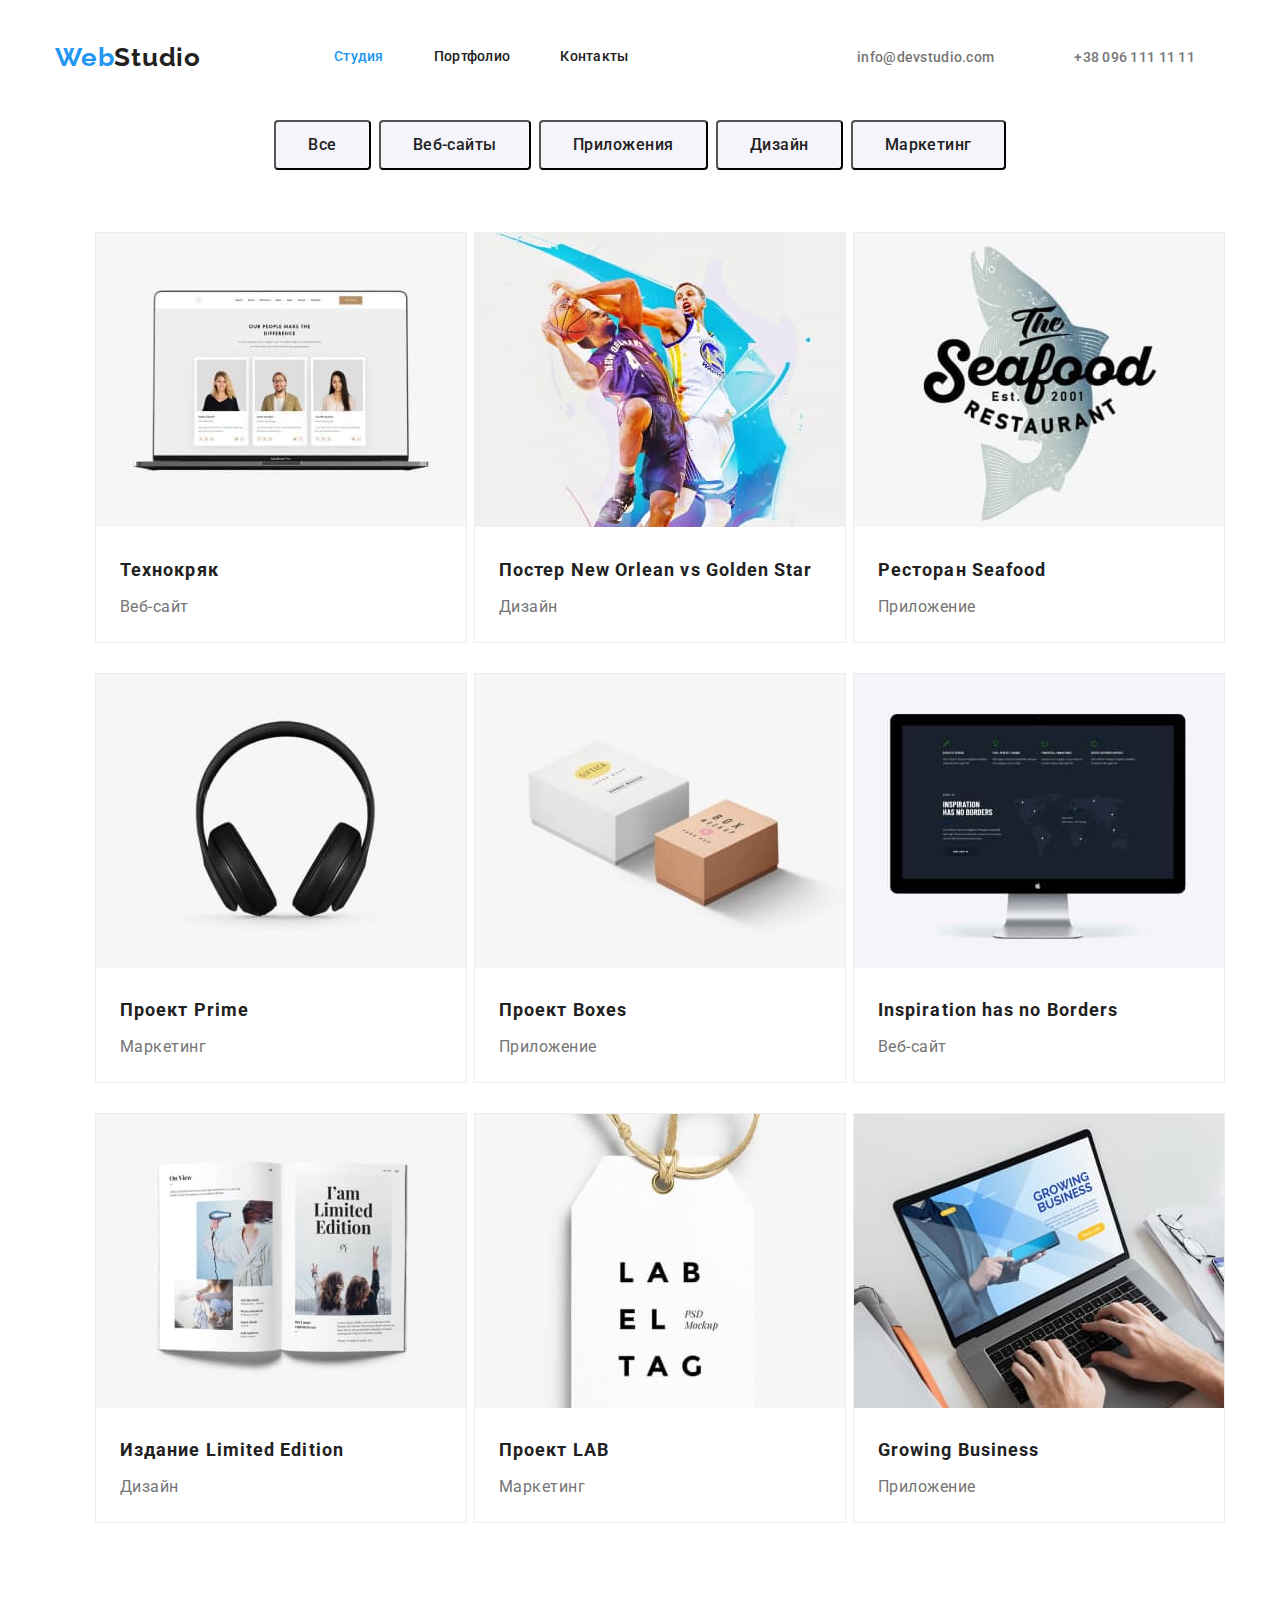
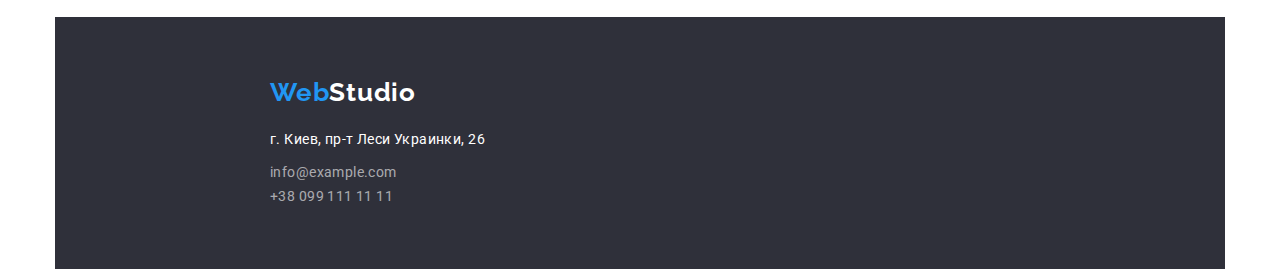
==== commit 3ecf3d1b: "flex + margin&paddings" ====
--- a/portfolio.html
+++ b/portfolio.html
@@ -6,31 +6,35 @@
     <meta name="viewport" content="width=device-width, initial-scale=1.0">
     <title>Document</title>
     <link href="https://fonts.googleapis.com/css2?family=Raleway:wght@700&family=Roboto:wght@400;500;700;900&display=swap" rel="stylesheet">
+    <link rel="stylesheet" href="https://cdnjs.cloudflare.com/ajax/libs/modern-normalize/1.1.0/modern-normalize.min.css">
     <link rel="stylesheet" href="./css/style.css">
 </head>
 <body>
-<header class="page-header">
-    <nav>
+    <header class="page-header">
+        <div class="container header">
+        <nav class="main-nav">
         <span>
     <a href="" class="logo" >
        <span class="accent">Web</span><span class="title-color">Studio</span>
     </a>   
 </span>    
     <ul class="site-nav list">
-        <li><a href="./index.html" class="link current">Студия</a></li>
-        <li><a href="./portfolio.html" class="link">Портфолио</a></li>
-        <li><a href="" class="link">Контакты</a></li>
+        <li class="item"><a href="./index.html" class="link current">Студия</a></li>
+        <li class="item"><a href="./portfolio.html" class="link">Портфолио</a></li>
+        <li class="item"><a href="" class="link">Контакты</a></li>
     </ul>
 </nav>
     <ul class="contact list">
-        <li><a href="mailto:info@devstudio.com" >info@devstudio.com</a></li>
-        <li><a href="tel:+380961111111">+38 096 111 11 11</a></li>
+        <li class="item"><a href="mailto:info@devstudio.com" >info@devstudio.com</a></li>
+        <li class="item"><a href="tel:+380961111111">+38 096 111 11 11</a></li>
     </ul>
+        </div>
 </header>  
     <main>
    <section>
+       <div class="container">
        <!--скрытый заговоловок-->
-       <h1 hidden>Фильтр</h1>
+       <h1 class="name" hidden>Фильтр</h1>
         <ul class="button-primary">
             <li class="button-list">
                 <button type="button" class="button secondary ">Все</button>
@@ -48,68 +52,90 @@
                 <button type="button" class="button secondary">Маркетинг</button>
             </li>
         </ul>
-    
+    </div>
 <!--GALERY-->
 <!--скрытый заговоловок-->
-<h2 hidden>Галерея</h2> 
+<h2 class="name" hidden>Галерея</h2> 
+<div class="container">
     <ul  class="gallery">
-        <li class="gallery list">
+        <li class="gallery-main list">
             <img src="./images/img7.jpg" alt="Веб-сайт" width="370">
+            <div class="portfolio-card">
             <h3 class="gallery-title">Технокряк</h3>
-            <p>Веб-сайт</p>
+            <p class="gallery-text">Веб-сайт</p>
+        </div>
         </li>
-        <li class="galery list">
-           <img src="./images/img8.jpg" alt="Дизайн" width="370"> 
+        <li class="gallery-main list">
+           <img src="./images/img8.jpg" alt="Дизайн" width="370">
+           <div class="portfolio-card">
            <h3 class="gallery-title">Постер New Orlean vs Golden Star</h3>
            <p class="gallery-text">Дизайн</p>
-           <li class="galery list">
+        </div> 
+           <li class="gallery-main list">
                <img src="./images/img9.jpg" alt="Приложение" width="370">
+               <div class="portfolio-card">
                <h3 class="gallery-title">Ресторан Seafood</h3>
                <p class="gallery-text">Приложение</p>
+            </div>
            </li>
-           <li class="galery list">
+           <li class="gallery-main list">
             <img src="./images/img10.jpg" alt="Маркетинг" width="370">
+            <div class="portfolio-card">
             <h3 class="gallery-title">Проект Prime</h3>
             <p class="gallery-text">Маркетинг</p>
+        </div>
         </li>
-        <li class="galery list">
+        <li class="gallery-main list">
             <img src="./images/img11.jpg" alt="Приложение" width="370">
+            <div class="portfolio-card">
             <h3 class="gallery-title">Проект Boxes</h3>
             <p class="gallery-text">Приложение</p>
+            </div>
         </li>
-        <li class="galery list">
+        <li class="gallery-main list">
             <img src="./images/img12.jpg" alt="Веб-сайт" width="370">
+            <div class="portfolio-card">
             <h3 class="gallery-title">Inspiration has no Borders</h3>
             <p class="gallery-text">Веб-сайт</p>
+        </div>
         </li>
-        <li class="galery list">
+        <li class="gallery-main list">
             <img src="./images/img13.jpg" alt="Дизайн" width="370">
+            <div class="portfolio-card">
             <h3 class="gallery-title">Издание Limited Edition</h3>
             <p class="gallery-text">Дизайн</p>
+        </div>
         </li>
-        <li class="galery list">
+        <li class="gallery-main list">
             <img src="./images/img14.jpg" alt="Маркетинг" width="370">
+            <div class="portfolio-card">
             <h3 class="gallery-title">Проект LAB</h3>
             <p class="gallery-text">Маркетинг</p>
+        </div>
         </li>
-        <li class="galery list">
+        <li class="gallery-main list">
             <img src="./images/img15.jpg" alt="Приложение" width="370">
+            <div class="portfolio-card">
             <h3 class="gallery-title">Growing Business</h3>
             <p class="gallery-text">Приложение</p>
+        </div>
         </li>
 
     </ul>
 </section>
+</div>
 </main>
-<!--footer-->
-<footer  class="footer">
-    <span>
-        <a href="" class="logo" >
-           <span class="accent">Web</span><span class="white-color">Studio</span>
-        </a>       
-    <address class="address">г. Киев, пр-т Леси Украинки, 26</address> 
-    <a href="mailto:info@example.com " class="contact-footer">info@example.com</a></br>
-    <a href="tel:+380991111111" class="contact-footer">+38 099 111 11 11</a>
-</footer>
-</body>
-</html>+<!-- footer -->
+<div class="container">
+    <footer  class="footer">
+        <span>
+            <a href="" class="logo main" >
+               <span class="accent">Web</span><span class="white-color">Studio</span>
+            </a>       
+        <address class="address">г. Киев, пр-т Леси Украинки, 26</address> 
+        <a href="mailto:info@example.com " class="contact-footer">info@example.com</a></br>
+        <a href="tel:+380991111111" class="contact-footer padding">+38 099 111 11 11</a>
+    </footer>
+    </div>
+    </body>
+    </html>--- a/css/style.css
+++ b/css/style.css
@@ -24,11 +24,13 @@
     color: var(--primary-text-color); 
     font-family: Roboto, sans-serif; 
     background-color: var(--white-color);
+    margin: 0;
    
 }
 .list {
     list-style: none;
 }
+
 /* logo */
 .logo{
      font-family: Raleway;
@@ -37,24 +39,72 @@
      line-height: 1.19;
      letter-spacing: 0.03em;
      text-decoration: none;
+
+     display: flex;
+     justify-content: center;
+     
 }
  .accent{
     color:var(--accent-color);
+    
 } 
 .title-color{
     color: var(--title-color);
 }
-
+.page.header {
+    display: flex;
+}
+.container.header {
+display: flex;
+}
+/* container */
+.container {
+
+
+    width: 1200px;
+    padding-left: 15px;
+    padding-right: 15px;
+    margin-right: auto;
+    margin-left: auto;
+
+
+}
+ .no-padding {
+    margin-bottom: 0;
+    margin-top: 0; 
+
+    display: flex;
+}
+/* main-nav */
+.main-nav {
+    display: flex;
+    align-items: center;
+}
 /* site-nav */
 .site-nav{
+    display: flex;
+    margin-left: 93px;
+
     font-weight: 500;
     font-size: 14px;
     line-height: 1.14;
     letter-spacing: 0.02em;
+    
+}
+ 
+.site-nav .item:not(:last-child) {
+    margin-right: 50px;
+    
 }
 .site-nav .link{
+    display: block;
+    padding-top: 32px;
+    padding-bottom: 32px;
+
     color: var(--title-color) ;
     text-decoration: none;
+
+   
 }
 .site-nav .link:hover,
  .site-nav .link:focus{
@@ -74,6 +124,15 @@
 .contact a:hover, 
 .contact a:focus{
     color:var(--accent-color);
+}
+.contact {
+    display: flex;
+    margin-left: auto;
+    padding-top: 32px;
+    padding-bottom: 32px;
+}
+.contact .item + .item{
+    margin-left: 50px;
 }
 /* hero block */
 .hero{
@@ -86,14 +145,26 @@
     line-height: 1.36;
     text-align: center;
     text-transform: uppercase;
+    
+
+    margin-top: 0;
+    margin-bottom: 30px;
+    padding-top: 200px;
+
+
 
 }
 /* section */
 .section {
-    background-color: #E5E5E5;
+    background-color: #FFFFFF;
     list-style: none;
     list-style-type: none;
-    
+ 
+
+    padding-top: 94px;
+    padding-bottom: 94px; 
+    
+
 }
 .section-title {
     color: var(--title-color);
@@ -102,6 +173,11 @@
     line-height: 1.14;
     letter-spacing: 0.03em;
     text-transform: uppercase;
+    margin-top: 0;
+    margin-bottom: 10px;
+
+
+
     
 }
 .section-text{
@@ -109,25 +185,63 @@
     font-size: 14px;
     line-height: 1.71;
     letter-spacing: 0.03em;
+    max-width: 270px;
+    
+}
+
+.section-text:not(:last-child){
+    margin-left: 30px;
 }
 .section-list{
     list-style-type: none;
+    margin-top: 0;
+    margin-bottom: 0
+    
 }
 /* Чем мы занимаемся */
 .about{
-    background-color: #E5E5E5;
-}
-.about-title{
+    background-color: #FFFFFF;
+    text-decoration: none;
+    padding-bottom: 94px; 
+}
+
+.about-title {
     color: var(--title-color);
     font-weight: 700;
     font-size: 36px;
     line-height: 1.16;
     text-align: center;
     letter-spacing: 0.03em;
-}
+
+    margin-top: 0;
+    margin-bottom: 0;
+    padding-bottom: 50px; 
+}
+.about-img{
+    margin-bottom: 0;
+    margin-top: 0;
+    display: flex;
+    /* justify-content: space-between; */
+
+}
+
+.item{
+    display: block;
+
+    margin-right: 30px;
+}
+
+ .item:last-child{
+
+    margin-right:30px ;
+} 
+
 /* team */
 .team{
     background-color:#F5F4FA;
+    margin-left: auto;
+    margin-right: auto;
+    padding-bottom: 94px;
 
 }
 .team-name{
@@ -137,10 +251,27 @@
     line-height: 1.16;
     text-align: center;
     letter-spacing: 0.03em;
+
+    margin-top: 0;
+    margin-bottom: 52px;
+}
+.portfolio {
+
+    display: flex; 
+    margin-top: 0;
+    margin-bottom: 0;
+    justify-content: space-around;
+
 }
 .team-photo{
     list-style-type: none;
-}
+    border-radius: 0px;
+    margin-right: 30px;
+    margin-top: 0;
+    justify-content: space-between;
+
+}
+
 .team-title {
     color: var(--title-color);
    font-weight: 500;
@@ -148,12 +279,31 @@
    line-height: 1.18;
    text-align: center;
    letter-spacing: 0.03em;
+
+   margin-top: 0;
+   margin-bottom: 0;
+   text-align: center;
+   background-color:  #FFFFFF;
+   padding-bottom: 10px;
+   padding-top: 30px;
 }
 .team-text{
     font-size: 16px;
     line-height: 1.18;
     text-align: center;
     letter-spacing: 0.03em;
+
+    margin-top: 0;
+    margin-bottom: 0;
+    text-align: center;
+    background-color:  #FFFFFF;
+    text-align: center;
+    padding-bottom: 30px;
+}
+/* name hidden */
+.name{
+    margin-top: 0;
+    margin-bottom: 0;
 }
 /* button */
 .button {
@@ -162,6 +312,27 @@
    font-weight: 700;
    font-size: 16px;
    line-height:1.87;
+   /* box-shadow: 0px 4px 4px rgba(0, 0, 0, 0.15); */
+
+   border-radius: 4px;
+   padding: 10px 32px 10px 32px;
+
+   display: block;
+   text-align: center;
+   margin-left: auto;
+   margin-right: auto;
+   
+   
+
+}
+.button-primary{
+    background-color: #FFFFFF;
+    
+    margin-top: 0;
+    margin-bottom: 56px;
+
+    display: flex;
+    justify-content: center;
 }
 .button-primary button:hover,
 .button-primary button:focus{
@@ -183,34 +354,93 @@
 .button-list{
     list-style-type: none;
 }
+.button-list:nth-child(-n + 5){
+    margin-right: 8px;
+}
+.button-list:last-child{
+    margin-right: 0;
+}
 .button-primary{
-    background-color:#E5E5E5;
+    background-color:var(--white-color);
     list-style-type: none;
+    border-radius: 4px;
+    padding: 6px 22px 6px 22px; 
 }
 
 /* galery */
 .gallery {
-    background-color:#E5E5E5;
-    color: var(--title-color);
-
-}
+    background-color:#FFFFFF;
+    color: var(--title-color);
+
+    margin-top: 0;
+    margin-bottom: 0;
+    padding-bottom: 94px;
+    
+    display: flex;
+    flex-wrap: wrap;
+    justify-content: space-between;
+}
+.gallery-main {
+    border: 1px solid #EEEEEE;
+    box-sizing: border-box;
+    margin-bottom: 30px;
+}
+  .img{
+     display: block;
+ } 
+
 .gallery-title{
     font-weight: 700;
     font-size: 18px;
     line-height: 2.0;
     letter-spacing: 0.06em;
+
+    margin-bottom: 4px;
+    margin-top: 0;
+
+    padding-top: 20px;
+    padding-right:24px ;
+    padding-left: 24px;
 }
 .gallery-text {
     color: var(--primary-text-color);
     font-size: 16px;
     line-height: 1.87;
     letter-spacing: 0.03em;
-}
-
+
+    margin-top: 0;
+    margin-bottom: 0;
+
+    padding-bottom: 20px;
+    padding-right:24px ;
+    padding-left: 24px;
+}
+.gallery.gallery-main{
+    margin-top: 0;
+    margin-bottom: 0;
+    width: 370px;
+    margin-right: 30px;
+    margin-bottom: 30px;
+    
+    
+}
+.gallery-main:nth-child(3n){
+    margin-right: 0;
+}
+
+.gallery-main:nth-last-child(-n + 3){
+    margin-bottom: 0;
+}
 /* footer */
 .footer{
     background-color: var(--background-footer);
-}
+
+    margin-top: 0;
+    margin-bottom: 0;
+
+    display: flex;
+}
+
 .white-color{
     color: var(--white-color);
 }
@@ -220,6 +450,12 @@
     font-size: 14px;
     line-height: 1.71;
     letter-spacing: 0.03em;
+
+    margin-bottom: 9px;
+    margin-top: 0;
+    text-align: center;
+    padding-left: 215px;
+   
 }
 .contact-footer{
     color: rgba(255, 255, 255, 0.6);  
@@ -227,4 +463,22 @@
     line-height: 1.71;
     letter-spacing: 0.03em;
     text-decoration: none;
+
+    margin-top: 0;
+    margin-bottom: 0;
+    text-align: center;
+    padding-left: 215px;
+}
+.main{
+    display: inline-block;
+    text-align: center;
+    padding-top: 60px;
+    padding-left: 215px;
+
+    margin-top: 0;
+    margin-bottom: 20px;
+}
+.padding{
+    display: inline-block;
+    padding-bottom: 60px;
 }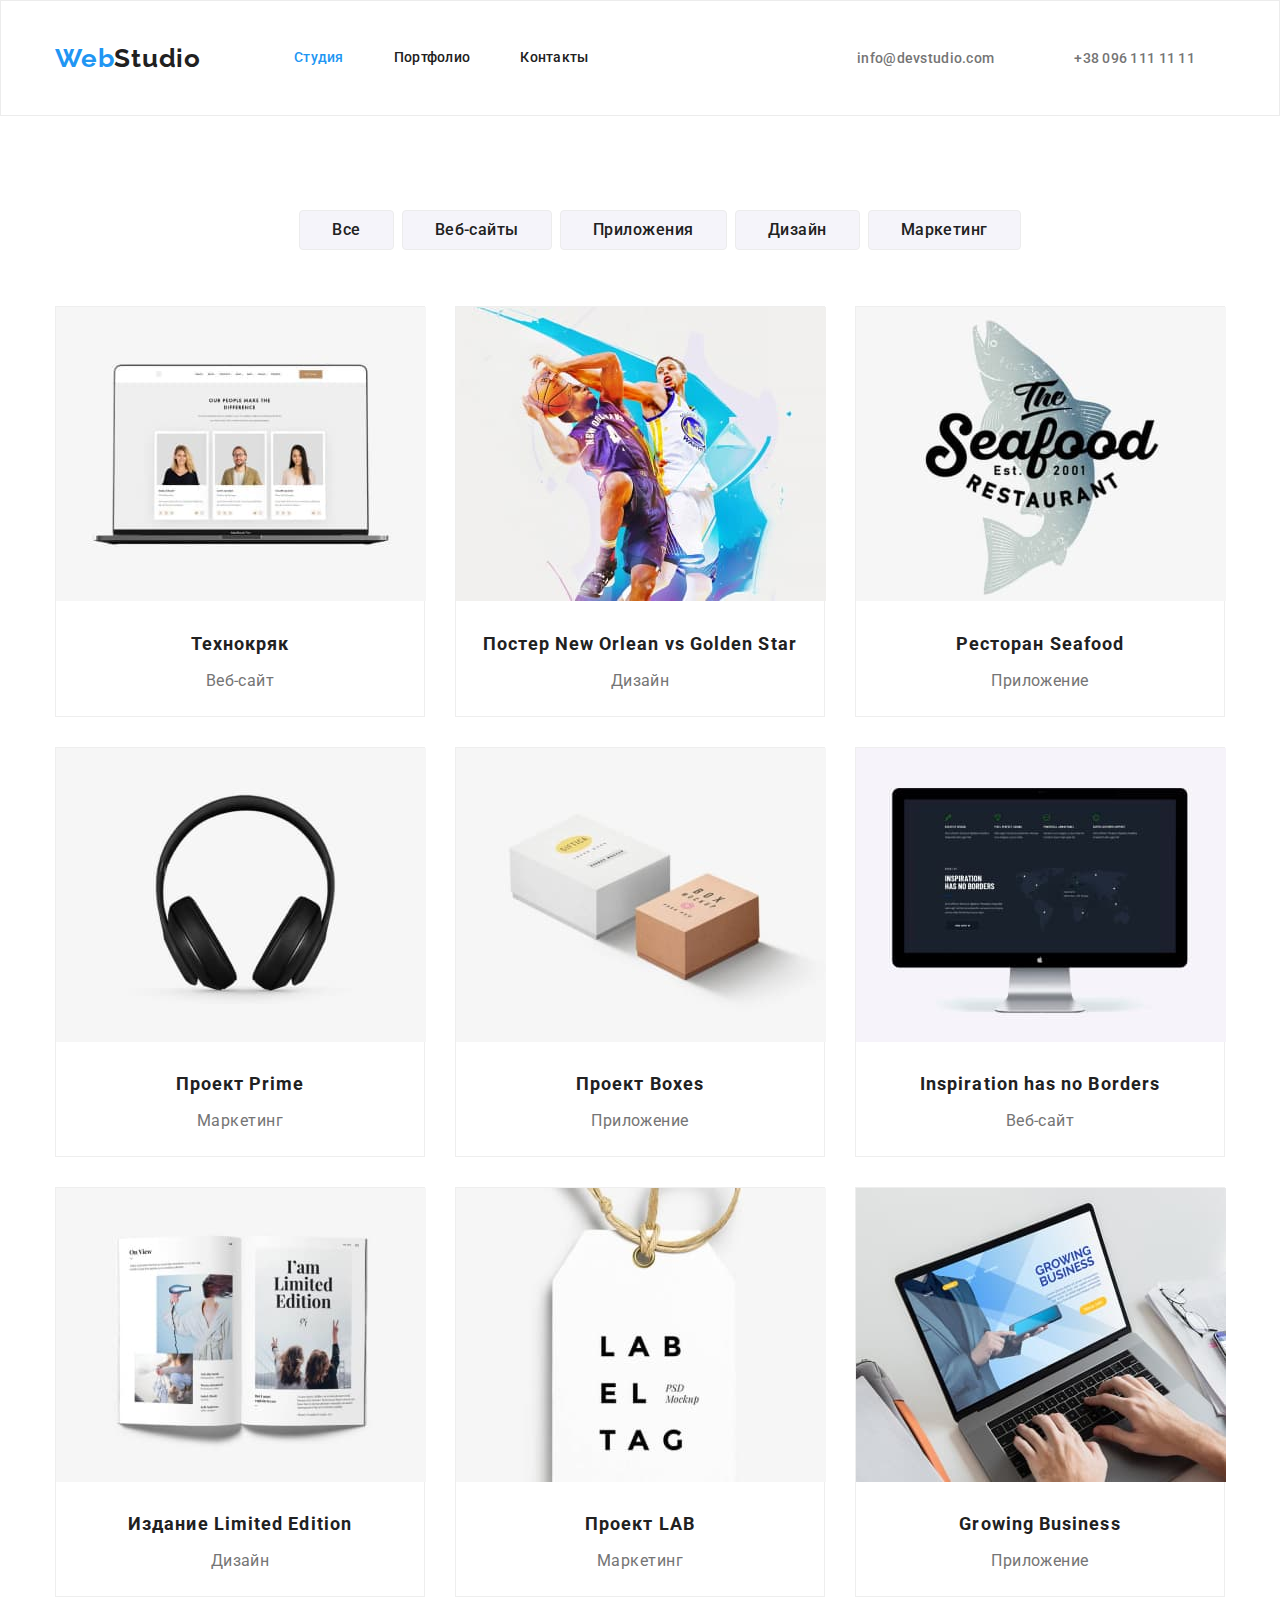
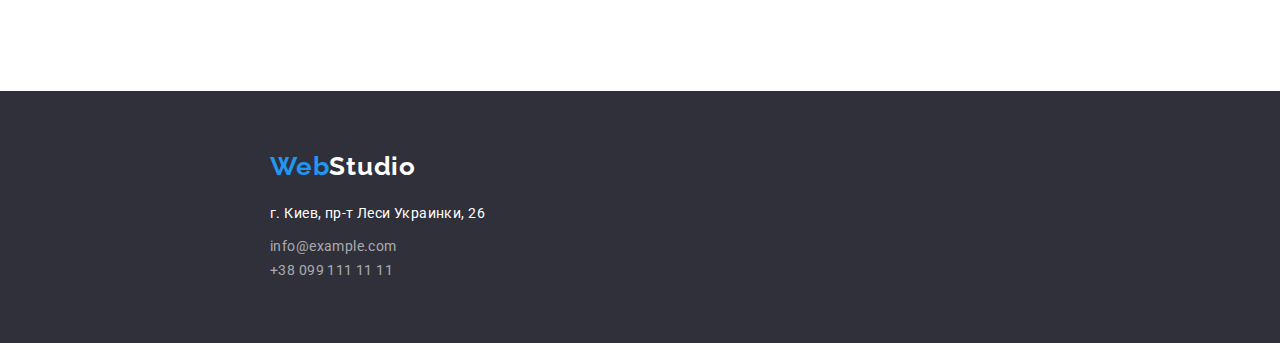
==== commit d0963675: "changes added" ====
--- a/portfolio.html
+++ b/portfolio.html
@@ -10,7 +10,7 @@
     <link rel="stylesheet" href="./css/style.css">
 </head>
 <body>
-    <header class="page-header">
+    <header class="page-header top">
         <div class="container header">
         <nav class="main-nav">
         <span>
@@ -126,16 +126,17 @@
 </div>
 </main>
 <!-- footer -->
-<div class="container">
-    <footer  class="footer">
-        <span>
-            <a href="" class="logo main" >
-               <span class="accent">Web</span><span class="white-color">Studio</span>
-            </a>       
-        <address class="address">г. Киев, пр-т Леси Украинки, 26</address> 
-        <a href="mailto:info@example.com " class="contact-footer">info@example.com</a></br>
-        <a href="tel:+380991111111" class="contact-footer padding">+38 099 111 11 11</a>
-    </footer>
+<footer  class="footer">
+    <div class="container">
+    <span>
+        <a href="" class="logo main" >
+           <span class="accent">Web</span><span class="white-color">Studio</span>
+        </a>       
+    <address class="address">г. Киев, пр-т Леси Украинки, 26</address> 
+    <a href="mailto:info@example.com " class="contact-footer">info@example.com</a></br>
+    <a href="tel:+380991111111" class="contact-footer padding">+38 099 111 11 11</a>
     </div>
-    </body>
-    </html>+</footer>
+</body>
+
+</html>--- a/css/style.css
+++ b/css/style.css
@@ -30,6 +30,15 @@
 .list {
     list-style: none;
 }
+.container {
+
+    width: 1200px;
+    padding-left: 15px;
+    padding-right: 15px;
+    margin-right: auto;
+    margin-left: auto;
+
+}
 
 /* logo */
 .logo{
@@ -57,22 +66,22 @@
 .container.header {
 display: flex;
 }
+/* page-header */
+.page-header{
+    border: 1px solid #ECECEC;
+
+}
+.top{
+    margin-bottom: 94px;
+}
 /* container */
-.container {
-
-
-    width: 1200px;
-    padding-left: 15px;
-    padding-right: 15px;
-    margin-right: auto;
-    margin-left: auto;
-
-
-}
+
  .no-padding {
     margin-bottom: 0;
     margin-top: 0; 
 
+    padding: 0;
+    
     display: flex;
 }
 /* main-nav */
@@ -89,6 +98,8 @@
     font-size: 14px;
     line-height: 1.14;
     letter-spacing: 0.02em;
+
+    padding: 0;
     
 }
  
@@ -137,6 +148,8 @@
 /* hero block */
 .hero{
     background-color: #2F303A;
+    padding: 200px 0;
+
 }
 .hero-title{
     color: var(--white-color) ;
@@ -149,7 +162,7 @@
 
     margin-top: 0;
     margin-bottom: 30px;
-    padding-top: 200px;
+
 
 
 
@@ -195,8 +208,15 @@
 .section-list{
     list-style-type: none;
     margin-top: 0;
-    margin-bottom: 0
-    
+    margin-bottom: 0;
+    
+    
+}
+.section-list:nth-child(-n+4){
+    margin-right: 30px;
+}
+.section-list:last-child{
+    margin-right: 0;
 }
 /* Чем мы занимаемся */
 .about{
@@ -214,13 +234,15 @@
     letter-spacing: 0.03em;
 
     margin-top: 0;
-    margin-bottom: 0;
-    padding-bottom: 50px; 
+    margin-bottom: 50px;
+
 }
 .about-img{
     margin-bottom: 0;
     margin-top: 0;
     display: flex;
+
+    padding: 0;
     /* justify-content: space-between; */
 
 }
@@ -260,7 +282,8 @@
     display: flex; 
     margin-top: 0;
     margin-bottom: 0;
-    justify-content: space-around;
+    justify-content: center;
+    padding: 0;
 
 }
 .team-photo{
@@ -268,8 +291,10 @@
     border-radius: 0px;
     margin-right: 30px;
     margin-top: 0;
-    justify-content: space-between;
-
+
+}
+.team-photo:last-child{
+    margin-right: 0;
 }
 
 .team-title {
@@ -280,12 +305,8 @@
    text-align: center;
    letter-spacing: 0.03em;
 
-   margin-top: 0;
-   margin-bottom: 0;
-   text-align: center;
-   background-color:  #FFFFFF;
-   padding-bottom: 10px;
-   padding-top: 30px;
+   
+   
 }
 .team-text{
     font-size: 16px;
@@ -293,13 +314,28 @@
     text-align: center;
     letter-spacing: 0.03em;
 
+   
+    
+}
+.portfolio-card{
     margin-top: 0;
     margin-bottom: 0;
     text-align: center;
     background-color:  #FFFFFF;
     text-align: center;
+
+   
+    padding-top: 20px;
+    padding-right:24px ;
+    padding-left: 24px;
+    
+}
+.text{
+    padding-top: 30px;
     padding-bottom: 30px;
 }
+}
+]
 /* name hidden */
 .name{
     margin-top: 0;
@@ -315,7 +351,7 @@
    /* box-shadow: 0px 4px 4px rgba(0, 0, 0, 0.15); */
 
    border-radius: 4px;
-   padding: 10px 32px 10px 32px;
+   padding: 6px 32px 6px 32px;
 
    display: block;
    text-align: center;
@@ -349,6 +385,8 @@
     line-height: 1.62;
     text-align: center;
     letter-spacing: 0.03em;
+    border: 1px solid #ECECEC;
+
 }
 }
 .button-list{
@@ -364,7 +402,6 @@
     background-color:var(--white-color);
     list-style-type: none;
     border-radius: 4px;
-    padding: 6px 22px 6px 22px; 
 }
 
 /* galery */
@@ -374,11 +411,11 @@
 
     margin-top: 0;
     margin-bottom: 0;
-    padding-bottom: 94px;
+    padding: 0 0 94px 0;
     
     display: flex;
     flex-wrap: wrap;
-    justify-content: space-between;
+    
 }
 .gallery-main {
     border: 1px solid #EEEEEE;
@@ -398,9 +435,9 @@
     margin-bottom: 4px;
     margin-top: 0;
 
-    padding-top: 20px;
+    /* padding-top: 20px;
     padding-right:24px ;
-    padding-left: 24px;
+    padding-left: 24px; */
 }
 .gallery-text {
     color: var(--primary-text-color);
@@ -415,10 +452,10 @@
     padding-right:24px ;
     padding-left: 24px;
 }
-.gallery.gallery-main{
-    margin-top: 0;
-    margin-bottom: 0;
+.gallery-main{
+
     width: 370px;
+    margin-top: 0;
     margin-right: 30px;
     margin-bottom: 30px;
     
@@ -453,7 +490,6 @@
 
     margin-bottom: 9px;
     margin-top: 0;
-    text-align: center;
     padding-left: 215px;
    
 }
@@ -481,4 +517,4 @@
 .padding{
     display: inline-block;
     padding-bottom: 60px;
-}+}
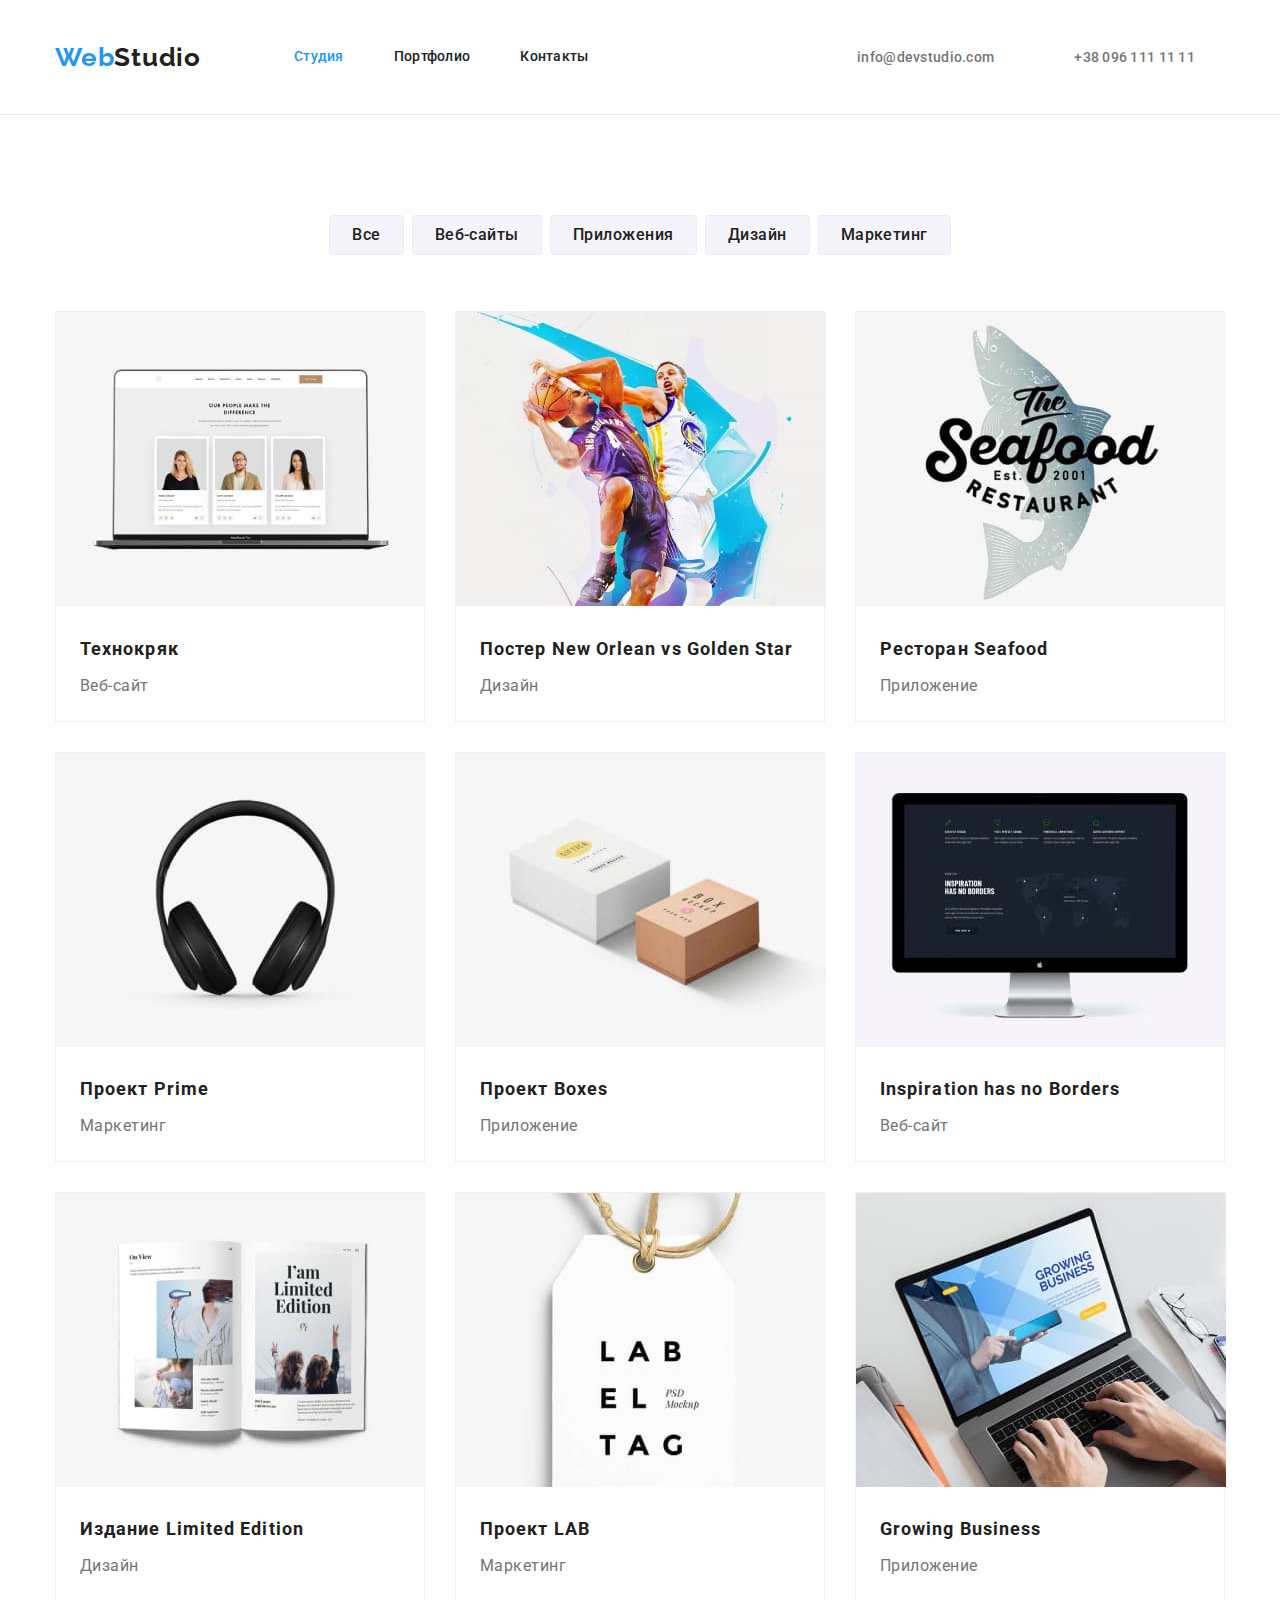
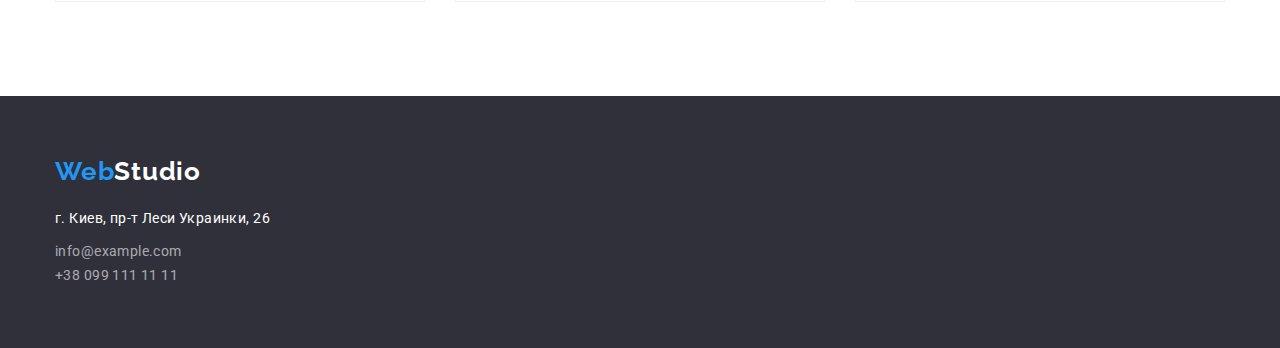
==== commit 4eb137d9: "changes added" ====
--- a/portfolio.html
+++ b/portfolio.html
@@ -10,7 +10,7 @@
     <link rel="stylesheet" href="./css/style.css">
 </head>
 <body>
-    <header class="page-header top">
+    <header class="page-header ">
         <div class="container header">
         <nav class="main-nav">
         <span>
@@ -31,7 +31,7 @@
         </div>
 </header>  
     <main>
-   <section>
+   <section class="main-section">
        <div class="container">
        <!--скрытый заговоловок-->
        <h1 class="name" hidden>Фильтр</h1>
@@ -126,15 +126,18 @@
 </div>
 </main>
 <!-- footer -->
+<!-- footer -->
 <footer  class="footer">
     <div class="container">
+        <div class="main-contact"
     <span>
         <a href="" class="logo main" >
            <span class="accent">Web</span><span class="white-color">Studio</span>
         </a>       
     <address class="address">г. Киев, пр-т Леси Украинки, 26</address> 
     <a href="mailto:info@example.com " class="contact-footer">info@example.com</a></br>
-    <a href="tel:+380991111111" class="contact-footer padding">+38 099 111 11 11</a>
+    <a href="tel:+380991111111" class="contact-footer">+38 099 111 11 11</a>
+    </div>
     </div>
 </footer>
 </body>
--- a/css/style.css
+++ b/css/style.css
@@ -68,12 +68,10 @@
 }
 /* page-header */
 .page-header{
-    border: 1px solid #ECECEC;
-
-}
-.top{
-    margin-bottom: 94px;
-}
+    border-bottom: 1px solid #ECECEC;
+
+}
+
 /* container */
 
  .no-padding {
@@ -100,7 +98,9 @@
     letter-spacing: 0.02em;
 
     padding: 0;
-    
+
+    margin-top: 0;
+    margin-bottom: 0;    
 }
  
 .site-nav .item:not(:last-child) {
@@ -149,6 +149,7 @@
 .hero{
     background-color: #2F303A;
     padding: 200px 0;
+    
 
 }
 .hero-title{
@@ -243,7 +244,7 @@
     display: flex;
 
     padding: 0;
-    /* justify-content: space-between; */
+   
 
 }
 
@@ -264,6 +265,7 @@
     margin-left: auto;
     margin-right: auto;
     padding-bottom: 94px;
+    padding-top: 94px;
 
 }
 .team-name{
@@ -305,37 +307,35 @@
    text-align: center;
    letter-spacing: 0.03em;
 
-   
-   
+
 }
 .team-text{
     font-size: 16px;
     line-height: 1.18;
     text-align: center;
     letter-spacing: 0.03em;
-
-   
+    margin-top: 0;
+    margin-bottom: 0;
     
 }
 .portfolio-card{
     margin-top: 0;
     margin-bottom: 0;
-    text-align: center;
+    
     background-color:  #FFFFFF;
-    text-align: center;
-
-   
-    padding-top: 20px;
-    padding-right:24px ;
-    padding-left: 24px;
+   
+    padding: 20px 24px 20px 24px;
     
 }
 .text{
     padding-top: 30px;
     padding-bottom: 30px;
 }
-}
-]
+/* main-section portfolio */
+.main-section{
+    padding-top: 100px;
+    padding-bottom: 94px;
+}
 /* name hidden */
 .name{
     margin-top: 0;
@@ -351,7 +351,7 @@
    /* box-shadow: 0px 4px 4px rgba(0, 0, 0, 0.15); */
 
    border-radius: 4px;
-   padding: 6px 32px 6px 32px;
+   padding: 6px 22px 6px 22px;
 
    display: block;
    text-align: center;
@@ -366,6 +366,7 @@
     
     margin-top: 0;
     margin-bottom: 56px;
+    padding: 0;
 
     display: flex;
     justify-content: center;
@@ -411,7 +412,7 @@
 
     margin-top: 0;
     margin-bottom: 0;
-    padding: 0 0 94px 0;
+    padding: 0;
     
     display: flex;
     flex-wrap: wrap;
@@ -435,9 +436,7 @@
     margin-bottom: 4px;
     margin-top: 0;
 
-    /* padding-top: 20px;
-    padding-right:24px ;
-    padding-left: 24px; */
+
 }
 .gallery-text {
     color: var(--primary-text-color);
@@ -448,9 +447,9 @@
     margin-top: 0;
     margin-bottom: 0;
 
-    padding-bottom: 20px;
+    /* padding-bottom: 20px;
     padding-right:24px ;
-    padding-left: 24px;
+    padding-left: 24px; */
 }
 .gallery-main{
 
@@ -490,7 +489,7 @@
 
     margin-bottom: 9px;
     margin-top: 0;
-    padding-left: 215px;
+    
    
 }
 .contact-footer{
@@ -503,18 +502,19 @@
     margin-top: 0;
     margin-bottom: 0;
     text-align: center;
-    padding-left: 215px;
+    
 }
 .main{
     display: inline-block;
     text-align: center;
+   
+   
+
+    margin-top: 0;
+    margin-bottom: 20px;
+}
+/* main-contact */
+.main-contact{
     padding-top: 60px;
-    padding-left: 215px;
-
-    margin-top: 0;
-    margin-bottom: 20px;
-}
-.padding{
-    display: inline-block;
     padding-bottom: 60px;
 }
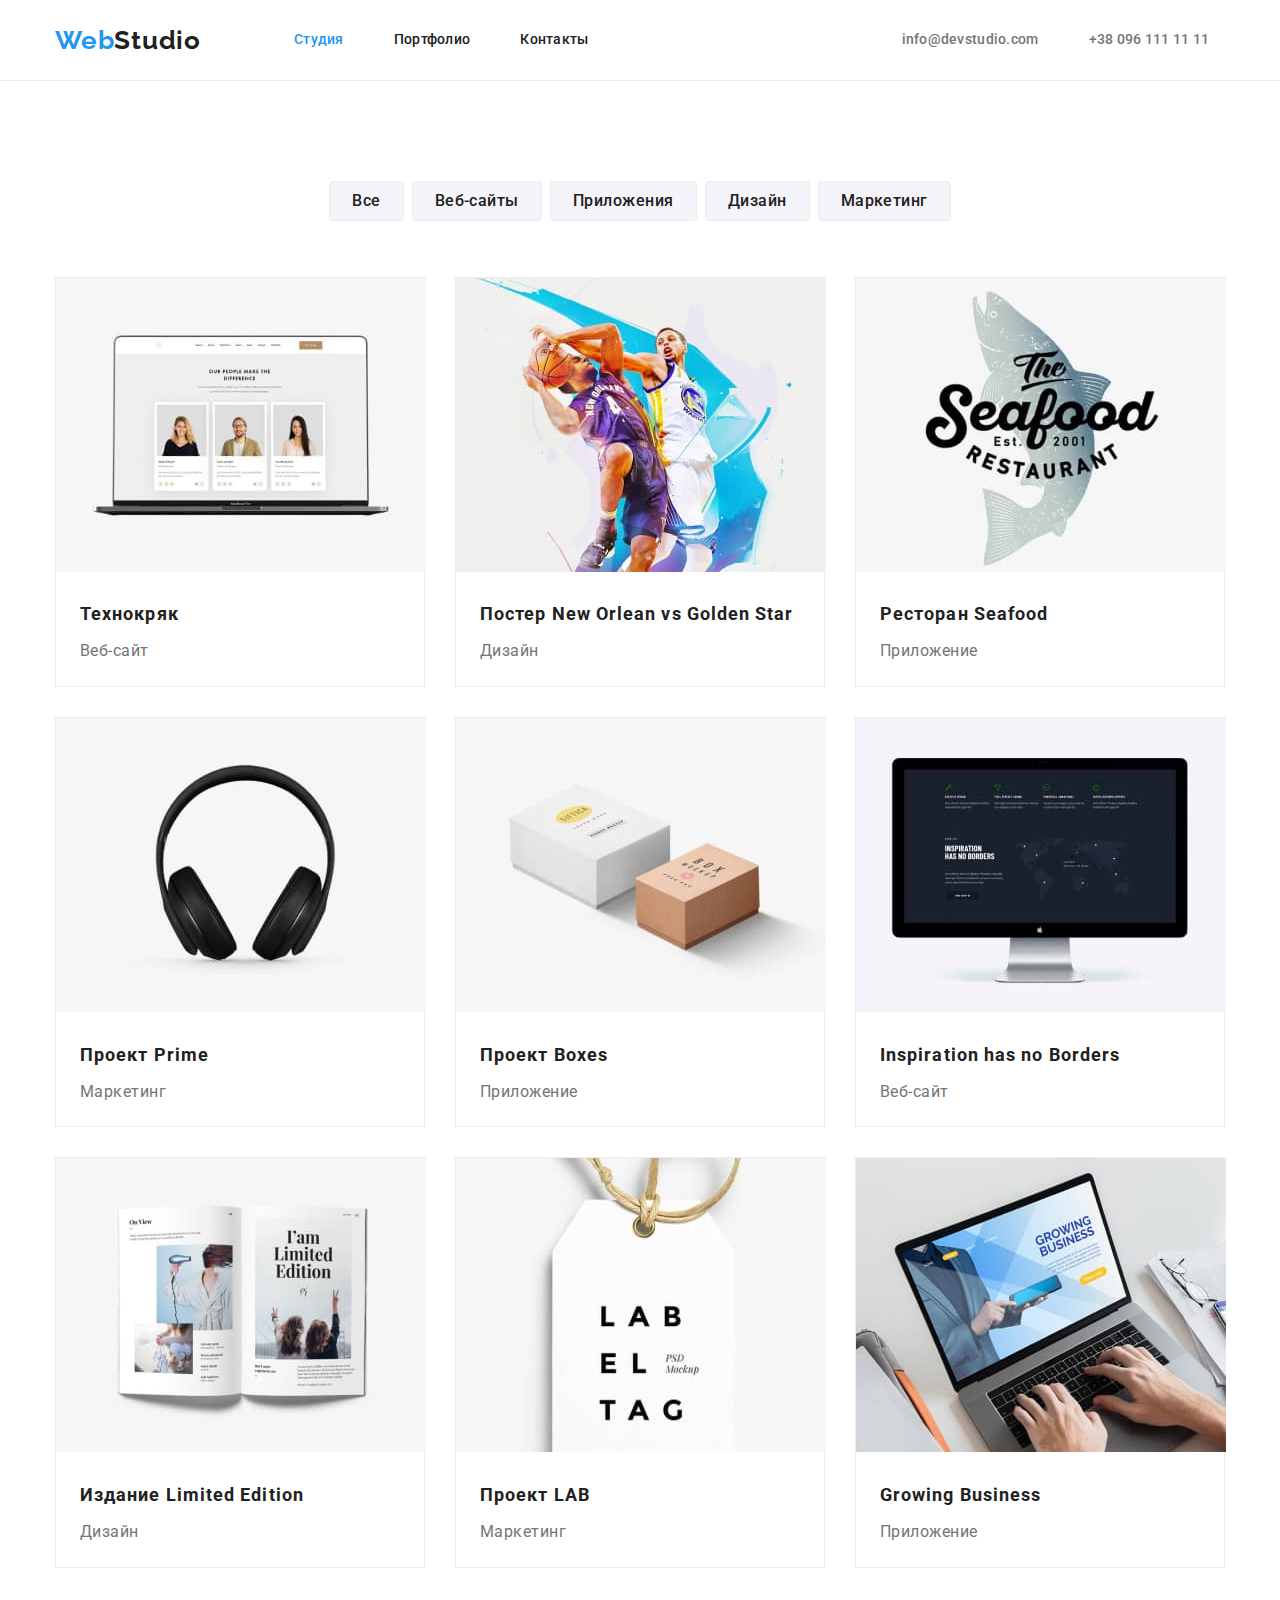
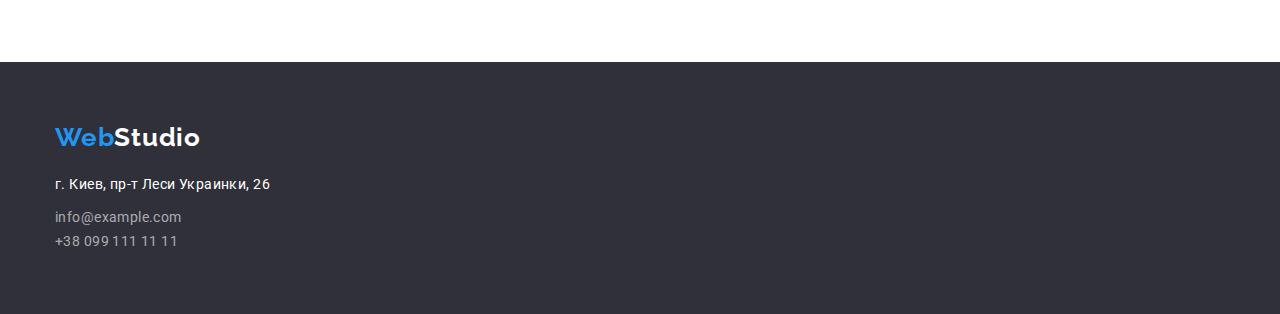
==== commit 09d45e9d: "changes added" ====
--- a/portfolio.html
+++ b/portfolio.html
@@ -10,7 +10,7 @@
     <link rel="stylesheet" href="./css/style.css">
 </head>
 <body>
-    <header class="page-header ">
+    <header class="page-header">
         <div class="container header">
         <nav class="main-nav">
         <span>
@@ -19,14 +19,21 @@
     </a>   
 </span>    
     <ul class="site-nav list">
-        <li class="item"><a href="./index.html" class="link current">Студия</a></li>
-        <li class="item"><a href="./portfolio.html" class="link">Портфолио</a></li>
-        <li class="item"><a href="" class="link">Контакты</a></li>
+        <li class="item">
+            <a href="./index.html" class="link current">Студия</a></li>
+        <li class="item">
+            <a href="./portfolio.html" class="link">Портфолио</a></li>
+        <li class="item">
+            <a href="" class="link">Контакты</a></li>
     </ul>
 </nav>
     <ul class="contact list">
-        <li class="item"><a href="mailto:info@devstudio.com" >info@devstudio.com</a></li>
-        <li class="item"><a href="tel:+380961111111">+38 096 111 11 11</a></li>
+        <li class="contact-nav">
+            <a href="mailto:info@devstudio.com" class="contact-item" >info@devstudio.com</a>
+        </li>
+        <li class="contact-nav">
+            <a href="tel:+380961111111" class="contact-item">+38 096 111 11 11</a>
+        </li>
     </ul>
         </div>
 </header>  
--- a/css/style.css
+++ b/css/style.css
@@ -60,13 +60,13 @@
 .title-color{
     color: var(--title-color);
 }
-.page.header {
-    display: flex;
-}
+
+/* page-header */
+
 .container.header {
-display: flex;
-}
-/* page-header */
+    display: flex; 
+    }
+
 .page-header{
     border-bottom: 1px solid #ECECEC;
 
@@ -112,11 +112,17 @@
     padding-top: 32px;
     padding-bottom: 32px;
 
+    margin-right: 30px;
+
     color: var(--title-color) ;
     text-decoration: none;
 
    
 }
+.site-nav .link:last-child{
+    margin-right: 0;
+}
+
 .site-nav .link:hover,
  .site-nav .link:focus{
     color:var(--accent-color) ;
@@ -124,6 +130,8 @@
 .site-nav .link.current{
     color: var(--accent-color);
 }
+
+/* contact */
 .contact a{
     color:var(--primary-text-color);
     font-weight: 500;
@@ -138,13 +146,22 @@
 }
 .contact {
     display: flex;
-    margin-left: auto;
-    padding-top: 32px;
-    padding-bottom: 32px;
-}
-.contact .item + .item{
-    margin-left: 50px;
-}
+    margin: 0;
+    padding: 0;
+    
+}
+
+ .contact .contact-nav:not(:last-child){
+     margin-right: 50px;
+     margin-left: 313px;
+ }
+ .contact .contact-item{
+     padding-top: 32px;
+     padding-bottom: 32px;
+
+     display: block;
+ }
+
 /* hero block */
 .hero{
     background-color: #2F303A;
@@ -256,7 +273,7 @@
 
  .item:last-child{
 
-    margin-right:30px ;
+    margin-right:0; ;
 } 
 
 /* team */
@@ -306,7 +323,7 @@
    line-height: 1.18;
    text-align: center;
    letter-spacing: 0.03em;
-
+   margin-top: 0;
 
 }
 .team-text{
@@ -315,7 +332,7 @@
     text-align: center;
     letter-spacing: 0.03em;
     margin-top: 0;
-    margin-bottom: 0;
+    margin-bottom: 10px;
     
 }
 .portfolio-card{
@@ -389,7 +406,7 @@
     border: 1px solid #ECECEC;
 
 }
-}
+
 .button-list{
     list-style-type: none;
 }
@@ -475,6 +492,10 @@
     margin-bottom: 0;
 
     display: flex;
+    padding-bottom: 60px;
+    padding-top: 60px;
+
+    
 }
 
 .white-color{
@@ -513,8 +534,4 @@
     margin-top: 0;
     margin-bottom: 20px;
 }
-/* main-contact */
-.main-contact{
-    padding-top: 60px;
-    padding-bottom: 60px;
-}
+
